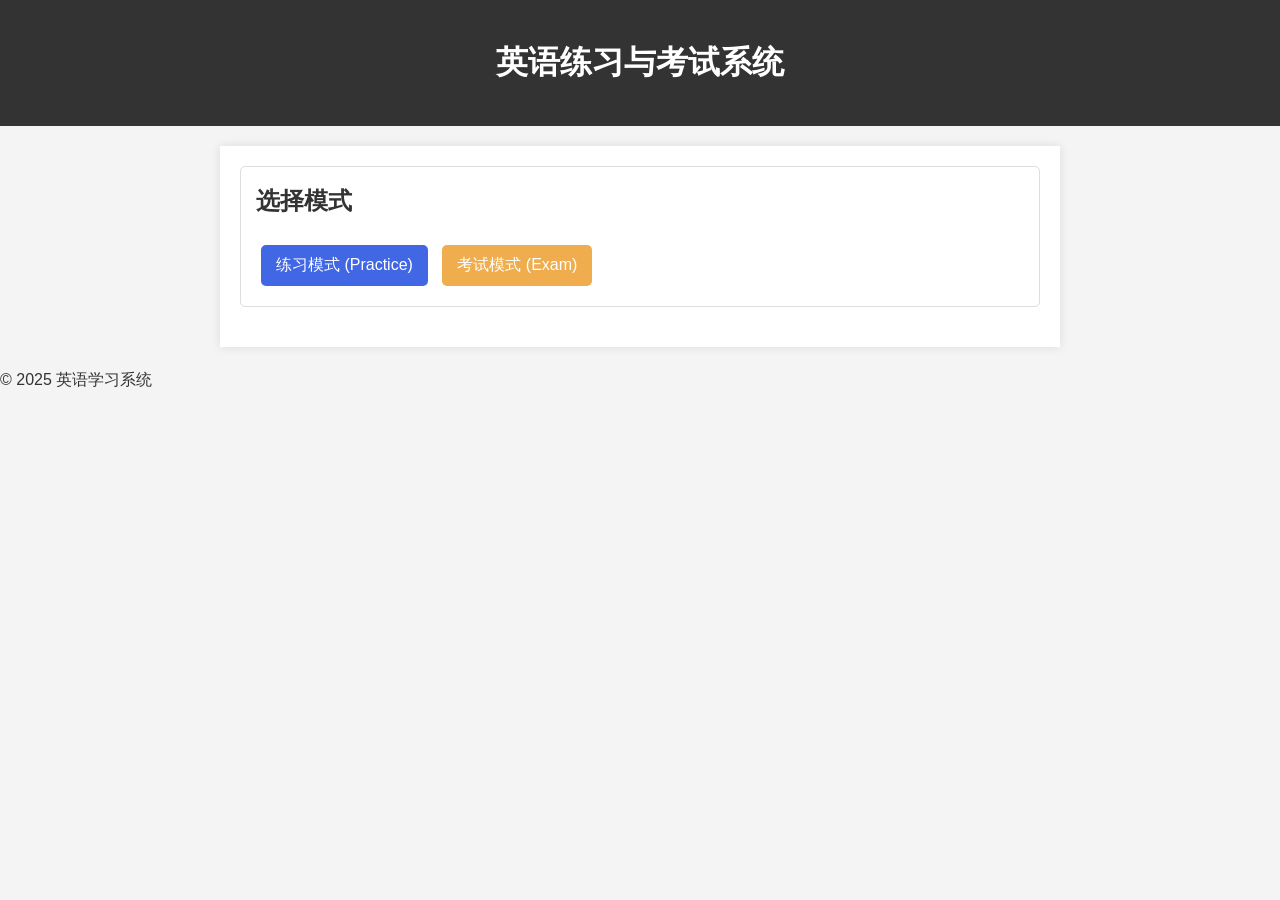
==== index.html @ a8a05b71 "Initial commit" ====
<!DOCTYPE html>
<html lang="zh-CN">
<head>
    <meta charset="UTF-8">
    <meta name="viewport" content="width=device-width, initial-scale=1.0">
    <title>英语练习与考试系统</title>
    <link rel="stylesheet" href="style.css">
</head>
<body>
    <header>
        <h1>英语练习与考试系统</h1>
    </header>

    <main id="app-container">
        <section id="mode-selection">
            <h2>选择模式</h2>
            <button id="btn-practice-mode">练习模式 (Practice)</button>
            <button id="btn-exam-mode">考试模式 (Exam)</button>
        </section>

        <section id="unit-selection" class="hidden">
            <h2>选择单元 (Select Unit)</h2>
            <div id="unit-buttons-container">
                </div>
            <button id="btn-back-to-mode">返回模式选择</button>
        </section>

        <section id="exercise-area" class="hidden">
            <h2 id="current-task-title"></h2>
            <div id="question-container">
                </div>
            <div id="answer-input-area">
                </div>
            <div id="feedback-area">
                </div>
            <div id="navigation-controls">
                <div id="left-nav-buttons">
                    <button id="btn-prev-question">上一题 (Prev)</button>

                
                </div>
                <div>
                    <button id="btn-check-answer" >检查答案 (Check)</button>
                    <button id="btn-next-question">下一题 (Next)</button>
                </div>
                
            </div>
            <button id="btn-back-to-unit">返回单元选择</button> 
            <button id="btn-finish-exam" >完成考试 </button>
        </section>

        <section id="results-area" class="hidden">
            <h2>考试结果 (Exam Results)</h2>
            <p>总分: <span id="total-score"></span></p>
            <div id="detailed-results"></div>
            <button id="btn-restart">重新开始</button>
        </section>
    </main>

    <footer>
        <p>&copy; 2025 英语学习系统</p>
    </footer>

    <script src="questions.js"></script> <script src="app.js"></script>     </body>
</html>
---- style.css ----
/* style.css */
body {
    font-family: sans-serif;
    line-height: 1.6;
    margin: 0;
    padding: 0;
    background-color: #f4f4f4;
    color: #333;
}

header {
    background: #333;
    color: #fff;
    padding: 1rem 0;
    text-align: center;
}

main {
    width: 90%;
    max-width: 800px;
    margin: 20px auto;
    padding: 20px;
    background: #fff;
    box-shadow: 0 0 10px rgba(0,0,0,0.1);
}

section {
    margin-bottom: 20px;
    padding: 15px;
    border: 1px solid #ddd;
    border-radius: 5px;
}

h2 {
    color: #333;
    margin-top: 0;
}

button {
    display: inline-block;
    background: #4167e4;
    color: white;
    padding: 10px 15px;
    border: none;
    border-radius: 5px;
    cursor: pointer;
    margin: 5px;
    font-size: 1em;
}

button:hover {
    background: #737adf;
}

#btn-exam-mode {
    background: #f0ad4e;
}
#btn-exam-mode:hover {
    background: #eea236;
}

#btn-back-to-mode, #btn-back-to-unit, #btn-restart {
    background: #6c757d;
}
#btn-back-to-mode:hover, #btn-back-to-unit:hover, #btn-restart:hover {
    background: #5a6268;
}
#btn-check-answer{
    background: #4cae4c;
}
#btn-check-answer:hover{
    background: #4ed14e;
}
#btn-finish-exam {
    background: #f0ad4e;
}
#btn-finish-exam:hover {
    background: #ffd191;
}
#navigation-controls {
    display: flex;
    justify-content: space-between; /* Puts space between left group and prev button */
    align-items: center; /* Vertically align buttons if they have different heights */
    margin-top: 20px; /* Add some space above the buttons */
}

#left-nav-buttons button {
    margin-right: 10px; /* Space between buttons in the left group */
}
#left-nav-buttons button:last-child {
    margin-right: 0;
}


/* Style for disabled buttons */
button:disabled {
    background-color: #cccccc; /* Grey background */
    color: #666666;          /* Darker grey text */
    cursor: not-allowed;     /* Show 'not-allowed' cursor */
    border-color: #aaaaaa;   /* Optional: lighter border for disabled state */
}

button:disabled:hover {
    background-color: #cccccc; /* Ensure hover doesn't change background of disabled button */
}

.hidden {
    display: none;
}

#question-container p, #question-container div {
    margin-bottom: 10px;
    font-size: 1.1em;
}

#answer-input-area input[type="text"],
#answer-input-area textarea {
    width: calc(100% - 22px); /* Account for padding and border */
    padding: 10px;
    margin-bottom: 10px;
    border: 1px solid #ccc;
    border-radius: 4px;
    font-size: 1em;
}

#answer-input-area textarea {
    min-height: 80px;
    resize: vertical;
}

#feedback-area {
    margin-top: 10px;
    padding: 10px;
    border-radius: 4px;
}

.feedback-correct {
    background-color: #dff0d8;
    color: #3c763d;
    border: 1px solid #d6e9c6;
}

.feedback-incorrect {
    background-color: #f2dede;
    color: #a94442;
    border: 1px solid #ebccd1;
}

#navigation-controls button {
    margin-top: 10px;
}

/* Multiple Choice Options */
.mcq-option {
    margin-bottom: 8px;
}
.mcq-option input[type="radio"] {
    margin-right: 8px;
}
.mcq-option label {
    cursor: pointer;
}

.text-success  {
    background-color: #dff0d8;
    color: #2e792f;
    border: 2px solid #d6e9c6;
}

.text-danger {
    background-color: #f2dede;
    color: #a52f2d;
    border: 2px solid #ebccd1;
}
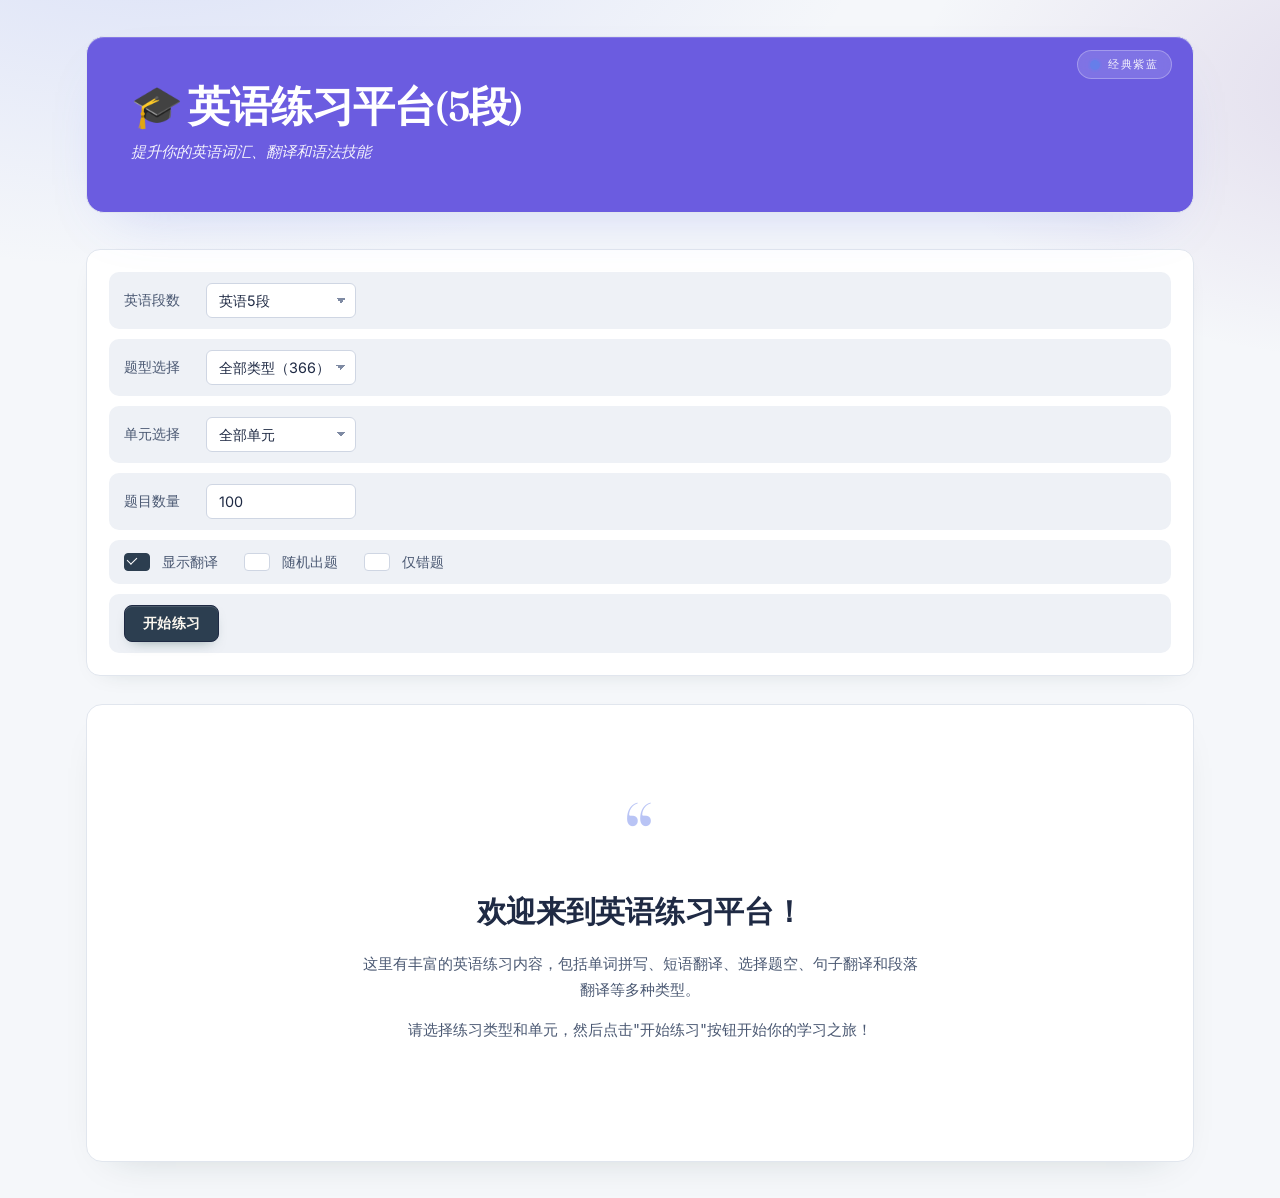
==== commit fc9a44d1: "Rename english_practice.html to index.html" ====
--- a/index.html
+++ b/index.html
@@ -1,65 +1,3919 @@
-<!DOCTYPE html>
-<html lang="zh-CN">
-<head>
-    <meta charset="UTF-8">
-    <meta name="viewport" content="width=device-width, initial-scale=1.0">
-    <title>英语练习与考试系统</title>
-    <link rel="stylesheet" href="style.css">
-</head>
-<body>
-    <header>
-        <h1>英语练习与考试系统</h1>
-    </header>
-
-    <main id="app-container">
-        <section id="mode-selection">
-            <h2>选择模式</h2>
-            <button id="btn-practice-mode">练习模式 (Practice)</button>
-            <button id="btn-exam-mode">考试模式 (Exam)</button>
-        </section>
-
-        <section id="unit-selection" class="hidden">
-            <h2>选择单元 (Select Unit)</h2>
-            <div id="unit-buttons-container">
-                </div>
-            <button id="btn-back-to-mode">返回模式选择</button>
-        </section>
-
-        <section id="exercise-area" class="hidden">
-            <h2 id="current-task-title"></h2>
-            <div id="question-container">
-                </div>
-            <div id="answer-input-area">
-                </div>
-            <div id="feedback-area">
-                </div>
-            <div id="navigation-controls">
-                <div id="left-nav-buttons">
-                    <button id="btn-prev-question">上一题 (Prev)</button>
-
-                
-                </div>
-                <div>
-                    <button id="btn-check-answer" >检查答案 (Check)</button>
-                    <button id="btn-next-question">下一题 (Next)</button>
-                </div>
-                
-            </div>
-            <button id="btn-back-to-unit">返回单元选择</button> 
-            <button id="btn-finish-exam" >完成考试 </button>
-        </section>
-
-        <section id="results-area" class="hidden">
-            <h2>考试结果 (Exam Results)</h2>
-            <p>总分: <span id="total-score"></span></p>
-            <div id="detailed-results"></div>
-            <button id="btn-restart">重新开始</button>
-        </section>
-    </main>
-
-    <footer>
-        <p>&copy; 2025 英语学习系统</p>
-    </footer>
-
-    <script src="questions.js"></script> <script src="app.js"></script>     </body>
-</html>+<!DOCTYPE html>
+<html lang="zh-CN">
+<head>
+    <meta charset="UTF-8">
+    <meta name="viewport" content="width=device-width, initial-scale=1.0">
+    <title>英语练习平台</title>
+    <link rel="preconnect" href="https://fonts.googleapis.com">
+    <link rel="preconnect" href="https://fonts.gstatic.com" crossorigin>
+    <link href="https://fonts.googleapis.com/css2?family=Fraunces:opsz,wght@9..144,400;9..144,500;9..144,600;9..144,700&family=Inter:wght@400;500;600;700&family=JetBrains+Mono:wght@400;500&display=swap" rel="stylesheet">
+    <style>
+        /* ========== 设计 Token：基础（字体 + 缓动） ========== */
+        :root {
+            /* 字体 */
+            --font-display: 'Fraunces', 'Songti SC', 'STSong', 'Noto Serif SC', serif;
+            --font-text: 'Inter', 'PingFang SC', 'Hiragino Sans GB', 'Microsoft YaHei', sans-serif;
+            --font-mono: 'JetBrains Mono', 'SF Mono', Menlo, Consolas, monospace;
+
+            /* 缓动 */
+            --ease-out-expo: cubic-bezier(0.16, 1, 0.3, 1);
+            --ease-in-out-quart: cubic-bezier(0.76, 0, 0.24, 1);
+        }
+
+        /* ========== 主题：academic — 学术墨绿 + 砂金 + 羊皮纸 ========== */
+        :root,
+        [data-theme="academic"] {
+            color-scheme: light;
+            --surface-page: oklch(97.2% 0.012 85);
+            --surface-card: oklch(99% 0.006 85);
+            --surface-sunken: oklch(94.5% 0.014 85);
+            --surface-tinted: oklch(96% 0.018 85);
+
+            --ink-900: oklch(24% 0.02 200);
+            --ink-700: oklch(36% 0.045 185);
+            --ink-500: oklch(48% 0.07 178);
+            --ink-300: oklch(72% 0.05 178);
+
+            --accent-600: oklch(58% 0.135 65);
+            --accent-500: oklch(66% 0.14 70);
+            --accent-200: oklch(90% 0.06 78);
+
+            --rust-600: oklch(50% 0.15 30);
+            --rust-500: oklch(58% 0.16 32);
+            --rust-200: oklch(91% 0.04 32);
+
+            --moss-600: oklch(48% 0.09 155);
+            --moss-500: oklch(55% 0.11 155);
+            --moss-200: oklch(91% 0.045 155);
+
+            --text-primary: oklch(22% 0.02 200);
+            --text-secondary: oklch(42% 0.018 200);
+            --text-muted: oklch(58% 0.012 200);
+
+            --line-soft: oklch(89% 0.012 85);
+            --line-medium: oklch(82% 0.018 85);
+
+            /* Body 背景柔光 */
+            --bg-glow-1: oklch(94% 0.025 80);
+            --bg-glow-2: oklch(95% 0.02 175);
+            /* Header 渐变 */
+            --header-grad-from: oklch(96% 0.02 85);
+            --header-grad-to: oklch(93% 0.035 80);
+            /* Header 纯色背景 */
+            --header-bg: oklch(99% 0.006 85);
+            /* Header 斜纹/阴影 */
+            --header-hatch: oklch(40% 0.05 180 / 0.025);
+            --header-shadow: oklch(40% 0.05 180 / 0.18);
+            --header-inset: oklch(100% 0 0 / 0.6);
+            /* 卡片阴影色调 */
+            --card-shadow: oklch(30% 0.04 180 / 0.25);
+            --card-inset: oklch(100% 0 0 / 0.7);
+        }
+
+        /* ========== 主题：classic（默认）— 经典紫蓝 + 鲜色按钮 ========== */
+        [data-theme="classic"] {
+            color-scheme: light;
+            --surface-page: #f5f7fa;
+            --surface-card: #ffffff;
+            --surface-sunken: #eef1f6;
+            --surface-tinted: #f0f3f8;
+
+            --ink-900: #1f2a44;
+            --ink-700: #2c3e50;
+            --ink-500: #5a6d8a;
+            --ink-300: #aab4c4;
+
+            --accent-600: #5a3fd6;
+            --accent-500: #667eea;
+            --accent-200: #d8def5;
+
+            --rust-600: #c0392b;
+            --rust-500: #e74c3c;
+            --rust-200: #fadbd8;
+
+            --moss-600: #1d8348;
+            --moss-500: #27ae60;
+            --moss-200: #d5f5e3;
+
+            --text-primary: #1f2a44;
+            --text-secondary: #4a5872;
+            --text-muted: #7e8aa3;
+
+            --line-soft: #e1e6ee;
+            --line-medium: #cfd6e3;
+
+            --bg-glow-1: rgba(102, 126, 234, 0.18);
+            --bg-glow-2: rgba(118, 75, 162, 0.16);
+            --header-grad-from: #667eea;
+            --header-grad-to: #764ba2;
+            --header-bg: #6b5ce0;
+            --header-hatch: rgba(255, 255, 255, 0.06);
+            --header-shadow: rgba(102, 126, 234, 0.35);
+            --header-inset: rgba(255, 255, 255, 0.18);
+            --card-shadow: rgba(31, 42, 68, 0.18);
+            --card-inset: rgba(255, 255, 255, 0.6);
+        }
+        /* classic 主题：header 文字反白 */
+        [data-theme="classic"] .header h1,
+        [data-theme="classic"] .header h1::first-letter { color: #ffffff; }
+        [data-theme="classic"] .header p { color: rgba(255, 255, 255, 0.92); }
+
+        /* ========== 主题：midnight — 深色墨夜 + 琥珀 ========== */
+        [data-theme="midnight"] {
+            color-scheme: dark;
+            --surface-page: oklch(18% 0.012 250);
+            --surface-card: oklch(22% 0.015 250);
+            --surface-sunken: oklch(16% 0.01 250);
+            --surface-tinted: oklch(24% 0.02 250);
+
+            --ink-900: oklch(96% 0.01 90);
+            --ink-700: oklch(85% 0.02 90);
+            --ink-500: oklch(70% 0.03 90);
+            --ink-300: oklch(55% 0.025 90);
+
+            --accent-600: oklch(72% 0.16 70);
+            --accent-500: oklch(78% 0.15 75);
+            --accent-200: oklch(40% 0.09 70);
+
+            --rust-600: oklch(70% 0.18 28);
+            --rust-500: oklch(75% 0.17 30);
+            --rust-200: oklch(35% 0.1 30);
+
+            --moss-600: oklch(72% 0.14 158);
+            --moss-500: oklch(78% 0.13 158);
+            --moss-200: oklch(35% 0.08 158);
+
+            --text-primary: oklch(94% 0.008 90);
+            --text-secondary: oklch(78% 0.015 90);
+            --text-muted: oklch(60% 0.012 90);
+
+            --line-soft: oklch(30% 0.012 250);
+            --line-medium: oklch(38% 0.018 250);
+
+            --bg-glow-1: oklch(28% 0.05 260 / 0.6);
+            --bg-glow-2: oklch(30% 0.06 200 / 0.5);
+            --header-grad-from: oklch(24% 0.025 250);
+            --header-grad-to: oklch(20% 0.04 270);
+            --header-bg: oklch(22% 0.015 250);
+            --header-hatch: oklch(80% 0.05 90 / 0.04);
+            --header-shadow: oklch(0% 0 0 / 0.6);
+            --header-inset: oklch(100% 0 0 / 0.05);
+            --card-shadow: oklch(0% 0 0 / 0.5);
+            --card-inset: oklch(100% 0 0 / 0.04);
+        }
+
+        /* ========== 主题：sakura — 樱花粉 + 桃红 ========== */
+        [data-theme="sakura"] {
+            color-scheme: light;
+            --surface-page: oklch(97.5% 0.018 5);
+            --surface-card: oklch(99.2% 0.008 10);
+            --surface-sunken: oklch(95% 0.025 5);
+            --surface-tinted: oklch(96.5% 0.03 5);
+
+            --ink-900: oklch(28% 0.06 350);
+            --ink-700: oklch(40% 0.08 350);
+            --ink-500: oklch(55% 0.1 350);
+            --ink-300: oklch(75% 0.06 350);
+
+            --accent-600: oklch(60% 0.18 15);
+            --accent-500: oklch(68% 0.18 18);
+            --accent-200: oklch(90% 0.06 12);
+
+            --rust-600: oklch(52% 0.17 25);
+            --rust-500: oklch(60% 0.17 28);
+            --rust-200: oklch(91% 0.04 28);
+
+            --moss-600: oklch(52% 0.1 155);
+            --moss-500: oklch(60% 0.11 155);
+            --moss-200: oklch(91% 0.045 155);
+
+            --text-primary: oklch(26% 0.04 350);
+            --text-secondary: oklch(45% 0.04 350);
+            --text-muted: oklch(62% 0.025 350);
+
+            --line-soft: oklch(90% 0.02 5);
+            --line-medium: oklch(83% 0.03 5);
+
+            --bg-glow-1: oklch(94% 0.04 5);
+            --bg-glow-2: oklch(95% 0.03 320);
+            --header-grad-from: oklch(96% 0.04 5);
+            --header-grad-to: oklch(92% 0.06 8);
+            --header-bg: oklch(99.2% 0.008 10);
+            --header-hatch: oklch(45% 0.1 350 / 0.04);
+            --header-shadow: oklch(45% 0.1 350 / 0.2);
+            --header-inset: oklch(100% 0 0 / 0.6);
+            --card-shadow: oklch(40% 0.06 350 / 0.22);
+            --card-inset: oklch(100% 0 0 / 0.7);
+        }
+
+        /* ========== 主题：mint — 薄荷绿 + 珊瑚 ========== */
+        [data-theme="mint"] {
+            color-scheme: light;
+            --surface-page: oklch(97% 0.025 175);
+            --surface-card: oklch(99% 0.012 175);
+            --surface-sunken: oklch(94% 0.03 175);
+            --surface-tinted: oklch(95.5% 0.035 175);
+
+            --ink-900: oklch(28% 0.04 175);
+            --ink-700: oklch(40% 0.06 170);
+            --ink-500: oklch(52% 0.09 168);
+            --ink-300: oklch(72% 0.06 170);
+
+            --accent-600: oklch(58% 0.16 25);
+            --accent-500: oklch(66% 0.17 28);
+            --accent-200: oklch(90% 0.05 28);
+
+            --rust-600: oklch(52% 0.17 18);
+            --rust-500: oklch(60% 0.17 20);
+            --rust-200: oklch(91% 0.04 20);
+
+            --moss-600: oklch(48% 0.12 155);
+            --moss-500: oklch(56% 0.13 155);
+            --moss-200: oklch(91% 0.05 155);
+
+            --text-primary: oklch(24% 0.03 175);
+            --text-secondary: oklch(42% 0.03 175);
+            --text-muted: oklch(58% 0.02 175);
+
+            --line-soft: oklch(89% 0.02 175);
+            --line-medium: oklch(82% 0.03 175);
+
+            --bg-glow-1: oklch(93% 0.05 175);
+            --bg-glow-2: oklch(94% 0.04 50);
+            --header-grad-from: oklch(95% 0.04 175);
+            --header-grad-to: oklch(91% 0.06 168);
+            --header-bg: oklch(99% 0.012 175);
+            --header-hatch: oklch(40% 0.08 175 / 0.04);
+            --header-shadow: oklch(40% 0.08 170 / 0.22);
+            --header-inset: oklch(100% 0 0 / 0.6);
+            --card-shadow: oklch(35% 0.06 170 / 0.22);
+            --card-inset: oklch(100% 0 0 / 0.7);
+        }
+
+        /* ========== 主题：mono — 极简灰白纸质 ========== */
+        [data-theme="mono"] {
+            color-scheme: light;
+            --surface-page: oklch(98% 0 0);
+            --surface-card: oklch(100% 0 0);
+            --surface-sunken: oklch(95% 0 0);
+            --surface-tinted: oklch(96.5% 0 0);
+
+            --ink-900: oklch(15% 0 0);
+            --ink-700: oklch(28% 0 0);
+            --ink-500: oklch(45% 0 0);
+            --ink-300: oklch(70% 0 0);
+
+            --accent-600: oklch(20% 0 0);
+            --accent-500: oklch(32% 0 0);
+            --accent-200: oklch(88% 0 0);
+
+            --rust-600: oklch(45% 0.15 28);
+            --rust-500: oklch(55% 0.16 30);
+            --rust-200: oklch(92% 0.03 30);
+
+            --moss-600: oklch(45% 0.08 155);
+            --moss-500: oklch(55% 0.1 155);
+            --moss-200: oklch(92% 0.04 155);
+
+            --text-primary: oklch(15% 0 0);
+            --text-secondary: oklch(38% 0 0);
+            --text-muted: oklch(58% 0 0);
+
+            --line-soft: oklch(90% 0 0);
+            --line-medium: oklch(82% 0 0);
+
+            --bg-glow-1: oklch(95% 0 0);
+            --bg-glow-2: oklch(96% 0 0);
+            --header-grad-from: oklch(98% 0 0);
+            --header-grad-to: oklch(94% 0 0);
+            --header-bg: oklch(100% 0 0);
+            --header-hatch: oklch(20% 0 0 / 0.03);
+            --header-shadow: oklch(0% 0 0 / 0.18);
+            --header-inset: oklch(100% 0 0 / 0.7);
+            --card-shadow: oklch(0% 0 0 / 0.16);
+            --card-inset: oklch(100% 0 0 / 0.7);
+        }
+        /* mono 主题：去掉 H1 首字母染色 */
+        [data-theme="mono"] .header h1::first-letter { color: var(--ink-900); }
+
+        /* 平滑切换 */
+        body, .header, .controls, .practice-area, .question-card,
+        .options li, button, select, input, textarea {
+            transition:
+                background-color 0.4s var(--ease-out-expo),
+                background 0.4s var(--ease-out-expo),
+                color 0.3s var(--ease-out-expo),
+                border-color 0.3s var(--ease-out-expo);
+        }
+
+        * {
+            margin: 0;
+            padding: 0;
+            box-sizing: border-box;
+        }
+
+        html { -webkit-font-smoothing: antialiased; -moz-osx-font-smoothing: grayscale; }
+
+        body {
+            font-family: var(--font-text);
+            background:
+                radial-gradient(1200px 600px at 12% -10%, var(--bg-glow-1) 0%, transparent 60%),
+                radial-gradient(900px 500px at 110% 10%, var(--bg-glow-2) 0%, transparent 55%),
+                var(--surface-page);
+            background-attachment: fixed;
+            min-height: 100vh;
+            color: var(--text-primary);
+            font-size: 15px;
+            line-height: 1.65;
+            font-feature-settings: "ss01", "cv11";
+        }
+
+        .container {
+            max-width: 1180px;
+            margin: 0 auto;
+            padding: clamp(16px, 3vw, 36px);
+            position: relative;
+        }
+
+        /* ========== Header：纯色简洁 ========== */
+        .header {
+            position: relative;
+            text-align: left;
+            margin-bottom: clamp(20px, 3vw, 36px);
+            padding: clamp(28px, 4vw, 48px) clamp(24px, 4vw, 44px);
+            background: var(--header-bg, var(--surface-card));
+            color: var(--text-primary);
+            border-radius: 18px;
+            border: 1px solid var(--line-soft);
+            box-shadow:
+                0 1px 0 var(--header-inset) inset,
+                0 24px 60px -32px var(--header-shadow);
+        }
+
+        .header::before {
+            content: none;
+        }
+
+        .header::after {
+            content: none;
+        }
+
+        .header h1 {
+            font-family: var(--font-display);
+            font-weight: 600;
+            font-size: clamp(1.7rem, 3.4vw, 2.6rem);
+            line-height: 1.05;
+            letter-spacing: -0.02em;
+            margin: 0 0 10px 0;
+            color: var(--ink-900);
+            font-variation-settings: "opsz" 96, "SOFT" 50;
+        }
+
+        .header h1::first-letter {
+            color: var(--accent-600);
+        }
+
+        .header p {
+            font-size: 0.95rem;
+            margin: 0;
+            color: var(--text-secondary);
+            max-width: 56ch;
+            font-style: italic;
+            font-family: var(--font-display);
+            font-weight: 400;
+        }
+
+        /* ========== 主题切换器 ========== */
+        .theme-switcher {
+            position: absolute;
+            top: calc(clamp(16px, 3vw, 36px) + 14px);
+            right: calc(clamp(16px, 3vw, 36px) + 22px);
+            z-index: 50;
+            font-family: var(--font-mono);
+        }
+
+        .theme-switcher__trigger {
+            display: inline-flex;
+            align-items: center;
+            gap: 8px;
+            padding: 6px 12px;
+            font-family: var(--font-mono);
+            font-size: 0.7rem;
+            letter-spacing: 0.16em;
+            text-transform: uppercase;
+            color: var(--text-secondary);
+            background: color-mix(in oklab, var(--surface-card) 70%, transparent);
+            border: 1px solid var(--line-medium);
+            border-radius: 999px;
+            cursor: pointer;
+            transition:
+                background-color 0.25s var(--ease-out-expo),
+                color 0.25s var(--ease-out-expo),
+                border-color 0.25s var(--ease-out-expo),
+                transform 0.25s var(--ease-out-expo);
+            backdrop-filter: blur(6px);
+            -webkit-backdrop-filter: blur(6px);
+        }
+
+        .theme-switcher__trigger:hover {
+            color: var(--ink-900);
+            border-color: var(--ink-500);
+            transform: translateY(-1px);
+        }
+
+        .theme-switcher__dot {
+            width: 10px;
+            height: 10px;
+            border-radius: 50%;
+            background: var(--accent-500);
+            box-shadow: 0 0 0 2px color-mix(in oklab, var(--accent-500) 30%, transparent);
+            flex-shrink: 0;
+        }
+
+        /* classic 主题下的触发按钮：贴合深色 header */
+        [data-theme="classic"] .theme-switcher__trigger {
+            color: rgba(255,255,255,0.92);
+            background: rgba(255,255,255,0.14);
+            border-color: rgba(255,255,255,0.28);
+        }
+        [data-theme="classic"] .theme-switcher__trigger:hover {
+            color: #ffffff;
+            background: rgba(255,255,255,0.22);
+            border-color: rgba(255,255,255,0.5);
+        }
+
+        .theme-switcher__panel {
+            position: absolute;
+            top: calc(100% + 10px);
+            right: 0;
+            min-width: 240px;
+            padding: 12px;
+            background: var(--surface-card);
+            border: 1px solid var(--line-medium);
+            border-radius: 14px;
+            box-shadow:
+                0 1px 0 var(--card-inset) inset,
+                0 24px 60px -24px var(--card-shadow);
+            opacity: 0;
+            transform: translateY(-6px) scale(0.97);
+            transform-origin: top right;
+            pointer-events: none;
+            transition:
+                opacity 0.25s var(--ease-out-expo),
+                transform 0.25s var(--ease-out-expo);
+        }
+
+        .theme-switcher.is-open .theme-switcher__panel {
+            opacity: 1;
+            transform: translateY(0) scale(1);
+            pointer-events: auto;
+        }
+
+        .theme-switcher__title {
+            font-family: var(--font-mono);
+            font-size: 0.65rem;
+            letter-spacing: 0.2em;
+            text-transform: uppercase;
+            color: var(--text-muted);
+            padding: 4px 8px 8px;
+            border-bottom: 1px solid var(--line-soft);
+            margin-bottom: 6px;
+        }
+
+        .theme-switcher__list {
+            display: flex;
+            flex-direction: column;
+            gap: 2px;
+        }
+
+        .theme-option {
+            display: flex;
+            align-items: center;
+            gap: 12px;
+            padding: 9px 10px;
+            border-radius: 10px;
+            cursor: pointer;
+            border: 1px solid transparent;
+            background: transparent;
+            text-align: left;
+            font-family: var(--font-text);
+            color: var(--text-primary);
+            transition:
+                background-color 0.2s var(--ease-out-expo),
+                border-color 0.2s var(--ease-out-expo);
+        }
+
+        .theme-option:hover {
+            background: var(--surface-tinted);
+        }
+
+        .theme-option.is-active {
+            background: var(--surface-tinted);
+            border-color: var(--line-medium);
+        }
+
+        .theme-option__swatches {
+            display: flex;
+            gap: -4px;
+            flex-shrink: 0;
+        }
+
+        .theme-option__swatches span {
+            display: block;
+            width: 18px;
+            height: 18px;
+            border-radius: 50%;
+            border: 2px solid var(--surface-card);
+            margin-left: -6px;
+            box-shadow: 0 1px 2px var(--card-shadow);
+        }
+        .theme-option__swatches span:first-child { margin-left: 0; }
+
+        .theme-option__meta {
+            display: flex;
+            flex-direction: column;
+            gap: 1px;
+            min-width: 0;
+            flex: 1;
+        }
+
+        .theme-option__name {
+            font-family: var(--font-display);
+            font-size: 0.95rem;
+            font-weight: 600;
+            color: var(--ink-900);
+            line-height: 1.2;
+        }
+
+        .theme-option__desc {
+            font-size: 0.72rem;
+            color: var(--text-muted);
+            line-height: 1.3;
+        }
+
+        .theme-option__check {
+            color: var(--accent-600);
+            font-size: 0.85rem;
+            font-weight: 600;
+            opacity: 0;
+            margin-left: auto;
+        }
+
+        .theme-option.is-active .theme-option__check {
+            opacity: 1;
+        }
+
+        @media (max-width: 640px) {
+            /* 主题切换器：紧贴 header 顶部右上，避免与标题重叠 */
+            .theme-switcher {
+                top: calc(clamp(16px, 3vw, 36px) + 10px);
+                right: calc(clamp(16px, 3vw, 36px) + 10px);
+            }
+            .theme-switcher__trigger {
+                padding: 5px 10px;
+                font-size: 0.62rem;
+                letter-spacing: 0.12em;
+                gap: 6px;
+            }
+            .theme-switcher__dot {
+                width: 8px;
+                height: 8px;
+            }
+            /* 面板：宽度自适应 viewport，最多两侧各留 16px 边距，不溢出 */
+            .theme-switcher__panel {
+                right: 0;
+                min-width: 0;
+                width: calc(100vw - 32px);
+                max-width: 320px;
+                padding: 10px;
+            }
+            .theme-option {
+                padding: 10px 8px;
+            }
+            .theme-option__swatches span {
+                width: 16px;
+                height: 16px;
+            }
+            .theme-option__name {
+                font-size: 0.9rem;
+            }
+            .theme-option__desc {
+                font-size: 0.68rem;
+            }
+
+            /* Header：缩小内边距/字号，给右上按钮留安全区 */
+            .header {
+                padding: 22px 18px 20px;
+            }
+            .header h1 {
+                font-size: clamp(1.35rem, 6.5vw, 1.8rem);
+                /* 给右上角主题按钮留出空间，避免最后一行被覆盖 */
+                padding-right: 86px;
+                line-height: 1.15;
+            }
+            .header p {
+                font-size: 0.85rem;
+                padding-right: 0;
+            }
+        }
+
+        @media (max-width: 380px) {
+            .theme-switcher__trigger #themeSwitcherLabel {
+                display: none;  /* 极窄屏只保留圆点图标，节省空间 */
+            }
+            .theme-switcher__trigger {
+                padding: 6px 8px;
+            }
+            .header h1 {
+                padding-right: 56px;
+            }
+        }
+
+        /* ========== Controls：克制的控制台 ========== */
+        .controls {
+            background: var(--surface-card);
+            border-radius: 14px;
+            padding: clamp(14px, 2vw, 22px);
+            box-shadow:
+                0 1px 0 oklch(100% 0 0 / 0.7) inset,
+                0 8px 24px -18px oklch(30% 0.04 180 / 0.25);
+            margin-bottom: clamp(18px, 2.4vw, 28px);
+            border: 1px solid var(--line-soft);
+            transition: all 0.4s var(--ease-out-expo);
+        }
+
+        .controls.collapsed {
+            max-height: 60px;
+            overflow: hidden;
+        }
+
+        .controls-header {
+            display: flex;
+            justify-content: space-between;
+            align-items: center;
+            cursor: pointer;
+            padding: 10px 0;
+            border-bottom: 1px solid var(--line-soft);
+            margin-bottom: 15px;
+        }
+
+        .controls-header h3 {
+            margin: 0;
+            font-family: var(--font-display);
+            font-size: 1.1rem;
+            color: var(--ink-900);
+            font-weight: 600;
+        }
+
+        .toggle-icon {
+            font-size: 1.2rem;
+            color: var(--text-muted);
+            transition: transform 0.4s var(--ease-out-expo);
+        }
+
+        .controls.collapsed .toggle-icon {
+            transform: rotate(180deg);
+        }
+
+        .controls-content {
+            transition: all 0.4s var(--ease-out-expo);
+        }
+
+        .controls.collapsed .controls-content {
+            opacity: 0;
+            max-height: 0;
+            overflow: hidden;
+        }
+
+        .controls.hidden {
+            display: none;
+        }
+
+        .control-row {
+            display: flex;
+            align-items: center;
+            gap: 12px;
+            margin-bottom: 10px;
+            padding: 10px 14px;
+            background: var(--surface-sunken);
+            border: 1px solid transparent;
+            border-radius: 10px;
+            flex-wrap: nowrap;
+            transition: border-color 0.3s var(--ease-out-expo), background 0.3s var(--ease-out-expo);
+        }
+
+        .control-row:last-child {
+            margin-bottom: 0;
+        }
+
+        .control-row:hover {
+            border-color: var(--ink-300);
+            background: var(--surface-tinted);
+        }
+
+        .control-row label {
+            font-weight: 500;
+            color: var(--text-secondary);
+            min-width: 70px;
+            font-size: 0.85rem;
+            letter-spacing: 0.01em;
+            white-space: nowrap;
+            flex-shrink: 0;
+        }
+
+        .control-row select, .control-row input, .control-row button {
+            padding: 8px 12px;
+            border: 1px solid var(--line-medium);
+            border-radius: 6px;
+            font-size: 0.9rem;
+            font-family: inherit;
+            background: var(--surface-card);
+            color: var(--text-primary);
+            transition: all 0.25s var(--ease-out-expo);
+        }
+
+        .control-row select {
+            appearance: none;
+            background-image: linear-gradient(45deg, transparent 50%, var(--text-muted) 50%),
+                              linear-gradient(135deg, var(--text-muted) 50%, transparent 50%);
+            background-position: calc(100% - 14px) 50%, calc(100% - 9px) 50%;
+            background-size: 5px 5px, 5px 5px;
+            background-repeat: no-repeat;
+            padding-right: 28px;
+        }
+
+        .control-row select:focus, .control-row input:focus {
+            outline: none;
+            border-color: var(--ink-500);
+            box-shadow: 0 0 0 3px oklch(48% 0.07 178 / 0.12);
+        }
+
+        .control-row input[type="checkbox"] {
+            appearance: none;
+            width: 16px;
+            height: 16px;
+            border: 1.5px solid var(--line-medium);
+            border-radius: 4px;
+            background: var(--surface-card);
+            cursor: pointer;
+            position: relative;
+            transition: all 0.2s var(--ease-out-expo);
+            margin: 0;
+            flex-shrink: 0;
+        }
+        
+        .control-row input[type="checkbox"]:hover {
+            border-color: var(--ink-500);
+        }
+
+        .control-row input[type="checkbox"]:checked {
+            background-color: var(--ink-700);
+            border-color: var(--ink-700);
+        }
+
+        .control-row input[type="checkbox"]:checked::after {
+            content: '';
+            position: absolute;
+            left: 4px;
+            top: 1px;
+            width: 5px;
+            height: 8px;
+            border: solid white;
+            border-width: 0 1.5px 1.5px 0;
+            transform: rotate(45deg);
+        }
+
+        .control-row input[type="checkbox"]:focus {
+            outline: none;
+            box-shadow: 0 0 0 3px oklch(36% 0.045 185 / 0.15);
+        }
+
+        /* 移动端checkbox缩放和间距调整 */
+        @media (max-width: 600px) {
+            .control-row input[type="checkbox"] {
+                margin: 0 !important;
+                vertical-align: middle;
+            }
+            
+            .control-row label[for="wrongQuestionsOnly"],
+            .control-row label[for="randomQuestions"] {
+                margin: 0 !important;
+                padding-right: 2px !important;
+            }
+            
+            .control-row {
+                gap: 2px !important;
+            }
+        }
+
+        /* 调整checkbox与label的间距 */
+        .control-row label[for="wrongQuestionsOnly"],
+        .control-row label[for="randomQuestions"] {
+            margin-right: 0;
+        }
+
+        .control-row .wrong-questions-info {
+            font-size: 0.8rem;
+            color: #666;
+            margin: 0;
+            white-space: nowrap;
+        }
+
+        /* ========== 按钮：墨绿主按钮 / 砂金强调 / 砖红警示 ========== */
+        .start-btn {
+            background: var(--ink-700) !important;
+            color: oklch(98% 0.012 85) !important;
+            border: 1px solid var(--ink-900) !important;
+            padding: 8px 18px !important;
+            border-radius: 8px !important;
+            cursor: pointer !important;
+            font-size: 0.88rem !important;
+            font-weight: 600 !important;
+            letter-spacing: 0.02em !important;
+            transition: transform 0.25s var(--ease-out-expo), background 0.25s var(--ease-out-expo), box-shadow 0.25s var(--ease-out-expo) !important;
+            min-width: 90px !important;
+            white-space: nowrap !important;
+            box-shadow: 0 1px 0 oklch(100% 0 0 / 0.15) inset, 0 6px 14px -8px oklch(36% 0.045 185 / 0.55) !important;
+        }
+
+        .start-btn:hover {
+            background: var(--ink-900) !important;
+            transform: translateY(-1px);
+        }
+
+        .reset-btn {
+            background: transparent !important;
+            color: var(--ink-700) !important;
+            border: 1px solid var(--ink-300) !important;
+            padding: 8px 16px !important;
+            border-radius: 8px !important;
+            cursor: pointer !important;
+            font-size: 0.85rem !important;
+            font-weight: 500 !important;
+            transition: all 0.3s var(--ease-out-expo) !important;
+            margin-left: 10px !important;
+            min-width: 80px !important;
+            display: inline-block !important;
+            white-space: nowrap !important;
+        }
+
+        .reset-btn:hover {
+            background: var(--surface-tinted) !important;
+            border-color: var(--ink-700) !important;
+        }
+
+        #prevBtn, #nextBtn {
+            background: var(--surface-card) !important;
+            color: var(--ink-700) !important;
+            border: 1px solid var(--line-medium) !important;
+            padding: 8px 16px !important;
+            border-radius: 8px !important;
+            cursor: pointer !important;
+            font-size: 0.88rem !important;
+            font-weight: 500 !important;
+            transition: all 0.25s var(--ease-out-expo) !important;
+            margin-left: 8px !important;
+            min-width: 88px !important;
+            white-space: nowrap !important;
+        }
+
+        #nextBtn {
+            background: var(--ink-700) !important;
+            color: oklch(98% 0.012 85) !important;
+            border-color: var(--ink-900) !important;
+        }
+
+        #prevBtn:hover {
+            background: var(--surface-sunken) !important;
+            border-color: var(--ink-500) !important;
+        }
+
+        #nextBtn:hover {
+            background: var(--ink-900) !important;
+            transform: translateY(-1px);
+        }
+
+        #wrongQuestionsBtn {
+            background: transparent !important;
+            color: var(--rust-600) !important;
+            border: 1px solid oklch(75% 0.08 32) !important;
+            padding: 8px 16px !important;
+            border-radius: 8px !important;
+            cursor: pointer !important;
+            font-size: 0.85rem !important;
+            font-weight: 500 !important;
+            transition: all 0.3s var(--ease-out-expo) !important;
+            margin-left: 10px !important;
+            min-width: 80px !important;
+            white-space: nowrap !important;
+        }
+        
+        #wrongQuestionsBtn:hover {
+            background: var(--rust-200) !important;
+            border-color: var(--rust-500) !important;
+        }
+
+        /* ========== Practice 区 + 题目卡 ========== */
+        .practice-area {
+            background: var(--surface-card);
+            border-radius: 16px;
+            padding: clamp(18px, 2.8vw, 32px);
+            box-shadow:
+                0 1px 0 oklch(100% 0 0 / 0.7) inset,
+                0 16px 40px -28px oklch(30% 0.04 180 / 0.25);
+            min-height: 320px;
+            border: 1px solid var(--line-soft);
+        }
+
+        .question-card {
+            background: transparent;
+            border-radius: 12px;
+            padding: 4px;
+            border: none;
+            margin-bottom: 16px;
+        }
+
+        .question-type {
+            background: var(--ink-900);
+            color: oklch(96% 0.02 85);
+            padding: 5px 12px;
+            border-radius: 999px;
+            font-size: 0.72rem;
+            font-weight: 600;
+            letter-spacing: 0.08em;
+            text-transform: uppercase;
+            font-family: var(--font-mono);
+            display: inline-flex;
+            align-items: center;
+            gap: 6px;
+        }
+
+        .question-type::before {
+            content: "";
+            width: 5px;
+            height: 5px;
+            border-radius: 50%;
+            background: var(--accent-500);
+        }
+
+        .question-content {
+            font-size: clamp(1.05rem, 1.3vw, 1.18rem);
+            line-height: 1.75;
+            margin: 22px 0;
+            color: var(--text-primary);
+            font-family: var(--font-display);
+            font-weight: 400;
+            letter-spacing: -0.005em;
+            padding: 18px 22px;
+            background: var(--surface-sunken);
+            border-left: 3px solid var(--accent-500);
+            border-radius: 4px 10px 10px 4px;
+        }
+
+        .answer-input {
+            width: 100%;
+            padding: 14px 16px;
+            border: 1.5px solid var(--line-medium);
+            border-radius: 10px;
+            font-size: 1rem;
+            font-family: var(--font-text);
+            background: var(--surface-card);
+            color: var(--text-primary);
+            transition: all 0.25s var(--ease-out-expo);
+            box-sizing: border-box;
+        }
+
+        .answer-input:focus {
+            outline: none;
+            border-color: var(--ink-500);
+            background: oklch(99.5% 0.005 85);
+            box-shadow: 0 0 0 4px oklch(48% 0.07 178 / 0.12);
+        }
+
+        .answer-input::placeholder { color: var(--text-muted); }
+
+        .choice-options {
+            display: flex;
+            flex-direction: column;
+            gap: 10px;
+            margin: 18px 0;
+        }
+
+        .choice-option {
+            padding: 14px 18px 14px 48px;
+            border: 1.5px solid var(--line-medium);
+            border-radius: 10px;
+            background: var(--surface-card);
+            cursor: pointer;
+            font-size: 1rem;
+            line-height: 1.5;
+            color: var(--text-primary);
+            transition: all 0.25s var(--ease-out-expo);
+            text-align: left;
+            position: relative;
+        }
+
+        .choice-option::before {
+            content: "";
+            position: absolute;
+            left: 16px;
+            top: 50%;
+            transform: translateY(-50%);
+            width: 20px;
+            height: 20px;
+            border: 1.5px solid var(--line-medium);
+            border-radius: 50%;
+            background: var(--surface-page);
+            transition: all 0.25s var(--ease-out-expo);
+        }
+
+        .choice-option:hover {
+            border-color: var(--ink-500);
+            background: var(--surface-tinted);
+            transform: translateX(2px);
+        }
+
+        .choice-option:hover::before { border-color: var(--ink-500); }
+
+        .choice-option.selected {
+            border-color: var(--ink-700);
+            background: oklch(94% 0.025 178);
+        }
+
+        .choice-option.selected::before {
+            border-color: var(--ink-700);
+            background: var(--ink-700);
+            box-shadow: inset 0 0 0 3px oklch(94% 0.025 178);
+        }
+
+        .choice-option.correct {
+            border-color: var(--moss-500);
+            background: var(--moss-200);
+            color: oklch(28% 0.06 155);
+        }
+
+        .choice-option.correct::before {
+            border-color: var(--moss-500);
+            background: var(--moss-500);
+            box-shadow: inset 0 0 0 3px var(--moss-200);
+        }
+
+        .choice-option.incorrect {
+            border-color: var(--rust-500);
+            background: var(--rust-200);
+            color: oklch(34% 0.1 30);
+        }
+
+        .choice-option.incorrect::before {
+            border-color: var(--rust-500);
+            background: var(--rust-500);
+            box-shadow: inset 0 0 0 3px var(--rust-200);
+        }
+
+        .feedback {
+            padding: 14px 18px;
+            border-radius: 10px;
+            margin: 18px 0;
+            font-size: 0.95rem;
+            line-height: 1.6;
+            border-left: 3px solid transparent;
+        }
+        
+        .feedback.hidden {
+            display: none !important;
+        }
+
+        .feedback.correct {
+            background: var(--moss-200);
+            color: oklch(30% 0.07 155);
+            border-left-color: var(--moss-500);
+            border-top: 1px solid oklch(85% 0.05 155);
+            border-right: 1px solid oklch(85% 0.05 155);
+            border-bottom: 1px solid oklch(85% 0.05 155);
+        }
+
+        .feedback.incorrect {
+            background: var(--rust-200);
+            color: oklch(34% 0.1 30);
+            border-left-color: var(--rust-500);
+            border-top: 1px solid oklch(86% 0.05 32);
+            border-right: 1px solid oklch(86% 0.05 32);
+            border-bottom: 1px solid oklch(86% 0.05 32);
+        }
+
+        /* ========== 统计面板 ========== */
+        .stats {
+            display: flex;
+            justify-content: space-between;
+            align-items: center;
+            background: var(--surface-card);
+            padding: 16px 22px;
+            border-radius: 14px;
+            margin-bottom: 22px;
+            border: 1px solid var(--line-soft);
+            box-shadow: 0 1px 0 oklch(100% 0 0 / 0.7) inset;
+        }
+
+        .stat-item {
+            text-align: center;
+            padding: 10px 18px;
+            background: var(--surface-sunken);
+            border-radius: 10px;
+            border: 1px solid transparent;
+            min-width: 90px;
+            transition: all 0.3s var(--ease-out-expo);
+        }
+
+        .stat-item:hover {
+            transform: translateY(-2px);
+            border-color: var(--ink-300);
+            background: var(--surface-tinted);
+        }
+
+        .stat-number {
+            font-family: var(--font-display);
+            font-size: 1.75rem;
+            font-weight: 600;
+            color: var(--ink-900);
+            margin-bottom: 2px;
+            display: block;
+            font-variant-numeric: tabular-nums;
+            letter-spacing: -0.02em;
+        }
+
+        .stat-label {
+            font-size: 0.7rem;
+            color: var(--text-muted);
+            font-weight: 500;
+            text-transform: uppercase;
+            letter-spacing: 0.12em;
+            display: block;
+            font-family: var(--font-mono);
+        }
+
+        /* ========== 进度条 ========== */
+        .progress-bar {
+            width: 100%;
+            height: 3px;
+            background: var(--surface-sunken);
+            border-radius: 999px;
+            overflow: hidden;
+            margin-bottom: 18px;
+            position: relative;
+        }
+
+        .progress-fill {
+            height: 100%;
+            background: linear-gradient(90deg, var(--ink-700) 0%, var(--accent-500) 100%);
+            transition: width 0.5s var(--ease-out-expo);
+            border-radius: 999px;
+        }
+
+        .hidden {
+            display: none;
+        }
+
+        /* ========== 欢迎屏 ========== */
+        .welcome-screen {
+            text-align: center;
+            padding: clamp(36px, 6vw, 72px) 20px;
+            position: relative;
+        }
+
+        .welcome-screen::before {
+            content: "“";
+            display: block;
+            font-family: var(--font-display);
+            font-size: clamp(4rem, 8vw, 6rem);
+            line-height: 0.7;
+            color: var(--accent-500);
+            opacity: 0.45;
+            margin-bottom: 12px;
+            font-weight: 400;
+        }
+
+        .welcome-screen h2 {
+            font-family: var(--font-display);
+            font-size: clamp(1.4rem, 2.5vw, 1.85rem);
+            margin-bottom: 14px;
+            color: var(--ink-900);
+            font-weight: 600;
+            letter-spacing: -0.01em;
+        }
+
+        .welcome-screen p {
+            font-size: 0.95rem;
+            color: var(--text-secondary);
+            margin-bottom: 14px;
+            line-height: 1.7;
+            max-width: 56ch;
+            margin-left: auto;
+            margin-right: auto;
+        }
+
+        /* 题目统计信息 */
+        .question-stats {
+            display: flex;
+            align-items: center;
+            gap: 14px;
+            font-size: 0.85rem;
+            color: var(--text-muted);
+            margin-left: 14px;
+            font-family: var(--font-mono);
+            font-variant-numeric: tabular-nums;
+        }
+
+        .question-stats .current-total {
+            font-weight: 600;
+            color: var(--ink-900);
+            background: var(--surface-sunken);
+            padding: 3px 10px;
+            border-radius: 999px;
+        }
+
+        .question-stats .correct-count {
+            color: var(--moss-600);
+            font-weight: 500;
+        }
+
+        .question-stats .incorrect-count {
+            color: var(--rust-600);
+            font-weight: 500;
+        }
+
+        /* 修改：题目卡片头部布局 */
+        .question-header {
+            display: flex;
+            justify-content: flex-start;
+            align-items: center;
+            margin-bottom: 12px;
+        }
+
+        .question-header-left {
+            display: flex;
+            align-items: center;
+            gap: 12px;
+            flex-wrap: wrap;
+        }
+
+        .question-header-right {
+            display: flex;
+            gap: 8px;
+            align-items: center;
+        }
+
+        @media (max-width: 768px) {
+            .container {
+                padding: 12px;
+                max-width: 100%;
+            }
+            
+            .header {
+                padding: 16px 12px;
+                margin-bottom: 16px;
+            }
+            
+            .header h1 {
+                font-size: 1.4rem;
+            }
+            
+            .header p {
+                font-size: 0.85rem;
+            }
+            
+            .controls {
+                padding: 12px;
+                margin-bottom: 16px;
+            }
+            
+            .control-row {
+                flex-direction: row;
+                align-items: center;
+                gap: 6px;
+                padding: 8px;
+                flex-wrap: nowrap;
+            }
+            
+            .control-row label {
+                min-width: auto;
+                margin-bottom: 0;
+                font-size: 0.75rem;
+                flex-shrink: 0;
+                white-space: nowrap;
+            }
+            
+            .control-row select, .control-row input {
+                width: auto;
+                flex: 1;
+                padding: 6px 8px;
+                font-size: 0.8rem;
+                min-width: 0;
+            }
+            
+            .control-row input[type="checkbox"] {
+                appearance: none;
+                width: 16px;
+                height: 16px;
+                border: 1px solid #ddd;
+                border-radius: 3px;
+                background: white;
+                cursor: pointer;
+                position: relative;
+                transition: all 0.2s ease;
+                margin: 0;
+                flex-shrink: 0;
+            }
+            
+            .control-row .wrong-questions-info {
+                font-size: 0.7rem;
+                color: #666;
+                margin: 0;
+                white-space: nowrap;
+                flex-shrink: 0;
+            }
+            
+            .start-btn {
+                width: 100%;
+                padding: 12px 20px !important;
+                font-size: 1.1rem !important;
+            }
+            
+            .stats {
+                flex-direction: column;
+                gap: 8px;
+                padding: 12px;
+            }
+            
+            .stat-item {
+                width: 100%;
+                min-width: auto;
+                padding: 10px;
+            }
+            
+            .stat-number {
+                font-size: 1.3rem;
+            }
+            
+            .stat-label {
+                font-size: 0.8rem;
+            }
+            
+            .question-card {
+                padding: 16px;
+                margin-bottom: 12px;
+            }
+            
+            .question-content {
+                font-size: 0.95rem;
+                line-height: 1.5;
+            }
+            
+            .answer-input {
+                padding: 12px;
+                font-size: 1rem;
+            }
+            
+            .choice-option {
+                padding: 14px 16px;
+                font-size: 0.95rem;
+            }
+            
+            .feedback {
+                padding: 12px;
+                font-size: 0.9rem;
+            }
+            
+            .welcome-screen {
+                padding: 20px 12px;
+            }
+            
+            .welcome-screen h2 {
+                font-size: 1.2rem;
+            }
+            
+            .welcome-screen p {
+                font-size: 0.85rem;
+            }
+            
+            /* 按钮组优化 */
+            .question-header {
+                flex-direction: column;
+                gap: 8px;
+                align-items: stretch;
+            }
+            
+            .question-header-left {
+                flex-direction: column;
+                align-items: flex-start;
+                gap: 8px;
+            }
+            
+            .question-stats {
+                margin-left: 0;
+                font-size: 0.85rem;
+            }
+            
+            .question-header-right {
+                display: flex;
+                gap: 8px;
+                justify-content: center;
+                flex-wrap: wrap;
+            }
+            
+            .question-header-right button {
+                flex: 1;
+                padding: 8px 12px;
+                font-size: 0.85rem;
+                min-width: auto;
+            }
+            
+            /* 错题集和结果界面优化 */
+            .result-screen {
+                padding: 12px;
+            }
+            
+            .result-header {
+                padding: 12px;
+            }
+            
+            .result-header h2 {
+                font-size: 1.2rem;
+            }
+            
+            .score-display {
+                font-size: 1.8rem;
+            }
+            
+            .result-summary {
+                flex-direction: column;
+                gap: 8px;
+                font-size: 0.9rem;
+            }
+            
+            .result-item {
+                padding: 12px;
+            }
+            
+            .result-answers {
+                flex-direction: column;
+                gap: 8px;
+            }
+        }
+
+        @keyframes slideIn {
+            from {
+                transform: translateX(100%);
+                opacity: 0;
+            }
+            to {
+                transform: translateX(0);
+                opacity: 1;
+            }
+        }
+        
+        @keyframes slideOut {
+            from {
+                transform: translateX(0);
+                opacity: 1;
+            }
+            to {
+                transform: translateX(100%);
+                opacity: 0;
+            }
+        }
+        
+        .toggle-answer-btn {
+            background: var(--moss-600) !important;
+            color: oklch(98% 0.01 155) !important;
+            border: 1px solid oklch(40% 0.08 155) !important;
+            padding: 7px 14px !important;
+            border-radius: 8px !important;
+            cursor: pointer !important;
+            font-size: 0.85rem !important;
+            font-weight: 500 !important;
+            transition: all 0.25s var(--ease-out-expo) !important;
+            display: flex !important;
+            align-items: center !important;
+            gap: 6px !important;
+            white-space: nowrap !important;
+        }
+        
+        .toggle-answer-btn:hover {
+            background: oklch(42% 0.09 155) !important;
+        }
+        
+        .toggle-answer-btn.expanded {
+            background: oklch(40% 0.09 155) !important;
+        }
+        
+        .toggle-icon {
+            font-size: 0.85rem;
+            transition: transform 0.2s ease;
+        }
+        
+        .answer-details {
+            transition: all 0.2s ease;
+        }
+        
+        .answer-details.hidden {
+            display: none;
+        }
+
+        .show-answer-btn {
+            background: var(--accent-600) !important;
+            color: oklch(99% 0.005 80) !important;
+            border: 1px solid oklch(48% 0.13 65) !important;
+            padding: 7px 14px !important;
+            border-radius: 8px !important;
+            cursor: pointer !important;
+            font-size: 0.85rem !important;
+            font-weight: 500 !important;
+            transition: all 0.25s var(--ease-out-expo) !important;
+            min-width: 80px !important;
+            white-space: nowrap !important;
+        }
+        
+        .show-answer-btn:hover {
+            background: oklch(50% 0.14 65) !important;
+            transform: translateY(-1px);
+        }
+        
+        /* 交卷按钮 */
+        .submit-btn {
+            background: var(--rust-600) !important;
+            color: oklch(99% 0.01 32) !important;
+            border: 1px solid oklch(42% 0.13 30) !important;
+            padding: 7px 14px !important;
+            border-radius: 8px !important;
+            cursor: pointer !important;
+            font-size: 0.85rem !important;
+            font-weight: 500 !important;
+            transition: all 0.25s var(--ease-out-expo) !important;
+            min-width: 80px !important;
+            white-space: nowrap !important;
+        }
+        
+        .submit-btn:hover {
+            background: oklch(44% 0.14 30) !important;
+            transform: translateY(-1px);
+        }
+        
+        /* 设置按钮 */
+        .settings-btn {
+            background: transparent !important;
+            color: var(--text-secondary) !important;
+            border: 1px solid var(--line-medium) !important;
+            padding: 7px 14px !important;
+            border-radius: 8px !important;
+            cursor: pointer !important;
+            font-size: 0.85rem !important;
+            font-weight: 500 !important;
+            transition: all 0.25s var(--ease-out-expo) !important;
+            min-width: 80px !important;
+            white-space: nowrap !important;
+        }
+        
+        .settings-btn:hover {
+            background: var(--surface-sunken) !important;
+            color: var(--ink-700) !important;
+            border-color: var(--ink-500) !important;
+        }
+        
+        /* 通用按钮文字不换行样式 */
+        button {
+            white-space: nowrap !important;
+        }
+        
+        /* ========== 结果展示 ========== */
+        .result-screen {
+            background: var(--surface-card);
+            border-radius: 16px;
+            padding: clamp(18px, 2.6vw, 28px);
+            box-shadow: 0 1px 0 oklch(100% 0 0 / 0.7) inset, 0 12px 32px -22px oklch(30% 0.04 180 / 0.2);
+            border: 1px solid var(--line-soft);
+            max-width: 860px;
+            margin: 0 auto;
+        }
+        
+        .result-header {
+            text-align: center;
+            margin-bottom: 22px;
+            padding: 24px 18px;
+            background: linear-gradient(135deg, var(--moss-200) 0%, oklch(94% 0.04 155) 100%);
+            color: oklch(28% 0.06 155);
+            border-radius: 12px;
+            border: 1px solid oklch(85% 0.05 155);
+        }
+        
+        .result-header h2 {
+            margin: 0 0 12px 0;
+            font-family: var(--font-display);
+            font-size: 1.5rem;
+            font-weight: 600;
+            letter-spacing: -0.01em;
+        }
+        
+        .score-display {
+            font-family: var(--font-display);
+            font-size: clamp(2.4rem, 5vw, 3.6rem);
+            font-weight: 600;
+            margin: 14px 0;
+            color: var(--moss-600);
+            letter-spacing: -0.03em;
+            line-height: 1;
+            font-variant-numeric: tabular-nums;
+        }
+        
+        .result-summary {
+            display: flex;
+            justify-content: space-around;
+            margin: 14px 0 4px;
+            font-size: 0.92rem;
+            font-weight: 500;
+            font-family: var(--font-mono);
+        }
+        
+        .result-item {
+            background: var(--surface-sunken);
+            border: 1px solid var(--line-soft);
+            border-radius: 10px;
+            padding: 14px 16px;
+            margin-bottom: 10px;
+            transition: all 0.25s var(--ease-out-expo);
+        }
+        
+        .result-item:hover {
+            border-color: var(--ink-300);
+            transform: translateX(2px);
+        }
+        
+        .result-item.correct {
+            border-left: 3px solid var(--moss-500);
+            background: oklch(96% 0.025 155);
+        }
+        
+        .result-item.incorrect {
+            border-left: 3px solid var(--rust-500);
+            background: oklch(96% 0.025 32);
+        }
+        
+        .result-question {
+            font-weight: 500;
+            margin-bottom: 10px;
+            color: var(--text-primary);
+            display: flex;
+            align-items: center;
+            gap: 6px;
+            font-size: 0.95rem;
+            font-family: var(--font-display);
+        }
+        
+        .result-answers {
+            display: flex;
+            gap: 12px;
+            margin: 8px 0;
+            font-size: 0.88rem;
+        }
+        
+        .user-answer {
+            flex: 1;
+            padding: 10px 12px;
+            background: var(--surface-card);
+            border-radius: 8px;
+            border: 1px solid var(--line-soft);
+        }
+        
+        .correct-answer {
+            flex: 1;
+            padding: 10px 12px;
+            background: var(--moss-200);
+            border-radius: 8px;
+            border: 1px solid oklch(85% 0.05 155);
+            color: oklch(30% 0.07 155);
+        }
+        
+        .add-to-wrong-btn {
+            background: transparent !important;
+            color: var(--rust-600) !important;
+            border: 1px solid oklch(75% 0.08 32) !important;
+            padding: 7px 14px !important;
+            border-radius: 8px !important;
+            cursor: pointer !important;
+            font-size: 0.85rem !important;
+            font-weight: 500 !important;
+            transition: all 0.25s var(--ease-out-expo) !important;
+            margin-top: 10px !important;
+            white-space: nowrap !important;
+        }
+        
+        .add-to-wrong-btn:hover {
+            background: var(--rust-200) !important;
+            border-color: var(--rust-500) !important;
+        }
+        
+        .add-to-wrong-btn.added {
+            background: var(--surface-sunken) !important;
+            color: var(--text-muted) !important;
+            border-color: var(--line-medium) !important;
+            cursor: not-allowed !important;
+        }
+
+        /* 移动端触摸优化 */
+        @media (max-width: 768px) {
+            /* 确保按钮有足够的触摸区域 */
+            button {
+                min-height: 36px;
+                touch-action: manipulation;
+            }
+            
+            /* 输入框触摸优化 */
+            input, select, textarea {
+                font-size: 16px !important; /* 防止iOS缩放 */
+                touch-action: manipulation;
+            }
+            
+            /* 增加点击区域 */
+            .choice-option {
+                min-height: 48px;
+                display: flex;
+                align-items: center;
+            }
+            
+            /* 优化滚动体验 */
+            .container {
+                -webkit-overflow-scrolling: touch;
+            }
+            
+            /* 减少动画以提高性能 */
+            * {
+                transition: none !important;
+            }
+            
+            /* 保持必要的动画 */
+            .progress-fill {
+                transition: width 0.3s ease !important;
+            }
+            
+            /* 优化文本选择 */
+            .question-content {
+                -webkit-user-select: text;
+                user-select: text;
+            }
+            
+            /* 优化长按菜单 */
+            .question-content, .answer-input {
+                -webkit-touch-callout: default;
+            }
+            
+            /* 错题集按钮组优化 */
+            #wrongQuestionsScreen > div:first-child > div:last-child {
+                flex-direction: column;
+                gap: 8px;
+                align-items: stretch;
+            }
+            
+            #wrongQuestionsScreen > div:first-child > div:last-child button {
+                flex: 1;
+                padding: 6px 12px;
+                font-size: 0.9rem;
+                min-height: 36px;
+                white-space: nowrap;
+            }
+        }
+
+        /* 超小屏幕优化 */
+        @media (max-width: 480px) {
+            .container {
+                padding: 10px;
+            }
+            
+            .header {
+                padding: 18px 14px 16px;
+            }
+            
+            .header h1 {
+                font-size: 1.25rem;
+                /* 给右上角主题按钮留出安全区，避免标题被挡 */
+                padding-right: 76px;
+                line-height: 1.2;
+                margin-bottom: 6px;
+            }
+
+            .header p {
+                font-size: 0.78rem;
+                padding-right: 0;
+            }
+
+            /* 主题切换器：跟随 container 10px padding 重新对齐到 header 右上角 */
+            .theme-switcher {
+                top: 18px;
+                right: 18px;
+            }
+            
+            .controls {
+                padding: 10px;
+            }
+            
+            .control-row {
+                padding: 8px;
+            }
+            
+            .question-card {
+                padding: 12px;
+            }
+            
+            .stats {
+                padding: 8px;
+            }
+            
+            .stat-item {
+                padding: 8px;
+            }
+            
+            .stat-number {
+                font-size: 1.2rem;
+            }
+            
+            .stat-label {
+                font-size: 0.75rem;
+            }
+        }
+    </style>
+    <script>
+        // 尽早应用已保存主题，避免页面闪烁
+        (function () {
+            try {
+                var m = document.cookie.match(/(?:^|;\s*)ep_theme=([^;]+)/);
+                var saved = m ? decodeURIComponent(m[1]) : null;
+                var allowed = ['academic', 'classic', 'midnight', 'sakura', 'mint', 'mono'];
+                var theme = (saved && allowed.indexOf(saved) !== -1) ? saved : 'classic';
+                document.documentElement.setAttribute('data-theme', theme);
+            } catch (e) {
+                document.documentElement.setAttribute('data-theme', 'classic');
+            }
+        })();
+    </script>
+</head>
+<body>
+    <div class="container">
+        <div class="theme-switcher" id="themeSwitcher">
+            <button type="button" class="theme-switcher__trigger" id="themeSwitcherTrigger" aria-haspopup="true" aria-expanded="false">
+                <span class="theme-switcher__dot" id="themeSwitcherDot"></span>
+                <span id="themeSwitcherLabel">主题</span>
+            </button>
+            <div class="theme-switcher__panel" id="themeSwitcherPanel" role="menu">
+                <div class="theme-switcher__title">选择主题 · Theme</div>
+                <div class="theme-switcher__list" id="themeSwitcherList"></div>
+            </div>
+        </div>
+        <div class="header">
+            <h1>🎓 英语练习平台(5段)</h1>
+            <p>提升你的英语词汇、翻译和语法技能</p>
+        </div>
+
+        <div class="controls">
+            <div class="control-row">
+                <label for="segmentSelect">英语段数</label>
+                <select id="segmentSelect" style="width: 150px;">
+                    <option value="en5.json" selected>英语5段</option>
+                    <option value="en4.json">英语4段</option>
+                    <option value="en3.json">英语3段</option>
+                </select>
+            </div>
+            <div class="control-row">
+                <label id="practiceTypeLabel">题型选择</label>
+                <select id="practiceType" style="width: 150px;">
+                    <option value="all">全部类型</option>
+                    <option value="spelling">单词拼写</option>
+                    <option value="phrase_translation">短语翻译</option>
+                    <option value="multiple_choice">选择填空</option>
+                    <option value="sentence_translation">句子翻译</option>
+                    <option value="paragraph_translation">段落翻译</option>
+                </select>
+            </div>
+            
+            <div class="control-row">
+                <label>单元选择</label>
+                <select id="unitSelect" style="width: 150px;">
+                    <option value="all">全部单元</option>
+                    <option value="Unit 9">Unit 9 (Book 1)</option>
+                    <option value="Unit 10">Unit 10 (Book 1)</option>
+                    <option value="Unit 1">Unit 1 (Book 2)</option>
+                    <option value="Unit 2">Unit 2 (Book 2)</option>
+                    <option value="Unit 3">Unit 3 (Book 2)</option>
+                    <option value="Unit 4">Unit 4 (Book 2)</option>
+                    <option value="Unit 5">Unit 5 (Book 2)</option>
+                    <option value="Unit 6">Unit 6 (Book 2)</option>
+                </select>
+            </div>
+            
+            <div class="control-row">
+                <label>题目数量</label>
+                <input type="number" id="questionCount" value="100" min="1" max="500" style="width: 150px;">
+            </div>
+            
+            <div class="control-row">
+                <input type="checkbox" id="showTranslation" checked>
+                <label for="showTranslation">显示翻译</label>
+                <input type="checkbox" id="randomQuestions">
+                <label for="randomQuestions">随机出题</label>
+                <input type="checkbox" id="wrongQuestionsOnly">
+                <label for="wrongQuestionsOnly">仅错题</label>
+            </div>
+            
+            <div class="control-row">
+                <button id="startBtn" class="start-btn">开始练习</button>
+                <button id="wrongQuestionsBtn" class="hidden">错题集</button>
+            </div>
+        </div>
+
+        <div class="practice-area">
+            <div id="welcomeScreen" class="welcome-screen">
+                <h2>欢迎来到英语练习平台！</h2>
+                <p>这里有丰富的英语练习内容，包括单词拼写、短语翻译、选择题空、句子翻译和段落翻译等多种类型。</p>
+                <p>请选择练习类型和单元，然后点击"开始练习"按钮开始你的学习之旅！</p>
+            </div>
+
+            <div id="practiceScreen" class="hidden">
+                <div class="progress-bar">
+                    <div class="progress-fill" id="progressFill"></div>
+                </div>
+
+                <div id="questionCard" class="question-card">
+                    <div class="question-header">
+                        <div class="question-header-left">
+                            <div style="display: flex; flex-wrap: nowrap; align-items: center; gap: 8px; white-space: nowrap;">
+                                <div class="question-type" id="questionType">单词拼写</div>
+                                <button id="settingsBtn" class="settings-btn" style="display: none;">设置</button>
+                                <button id="submitBtn" class="submit-btn" style="display: none;">交卷</button>
+                            </div>
+                            <div class="question-stats">
+                                <span class="current-total">[<span id="currentQuestion">1</span>/<span id="totalQuestions">10</span>]</span>
+                                <span class="correct-count">正确: <span id="correctCount">0</span></span>
+                                <span class="incorrect-count">错误: <span id="incorrectCount">0</span></span>
+                            </div>
+                        </div>
+                    </div>
+                    <div class="question-content" id="questionContent">题目内容将在这里显示</div>
+                    <div id="choiceOptions" class="choice-options hidden">
+                        <!-- 选择题选项将在这里动态生成 -->
+                    </div>
+                    <div id="answerInputContainer"></div>
+                    <div id="feedback" class="feedback hidden"></div>
+                    <div style="display: flex; gap: 8px; margin-top: 12px; justify-content: center; align-items: center; flex-wrap: nowrap;">
+                        <button id="prevBtn" class="hidden">上一题</button>
+                        <button id="nextBtn" class="hidden">下一题</button>
+                        <button id="showAnswerBtn" class="show-answer-btn" style="display: none;">答案</button>
+                    </div>
+                    <div id="feedback" class="feedback hidden" style="margin-top: 8px; text-align: center;"></div>
+                </div>
+            </div>
+
+            <div id="wrongQuestionsScreen" class="hidden">
+                <div style="display: flex; justify-content: space-between; align-items: center; margin-bottom: 20px;">
+                    <h3 style="margin: 0; color: var(--ink-900); font-family: var(--font-display); font-weight: 600; font-size: 1.35rem; letter-spacing: -0.01em;">错题集</h3>
+                    <div style="display: flex; gap: 10px;">
+                        <button id="toggleAllAnswersBtn" class="toggle-answer-btn">展开所有答案</button>
+                        <button id="deleteAllWrongBtn" class="add-to-wrong-btn" style="margin-top: 0 !important;">删除所有错题</button>
+                        <button id="wrongSettingsBtn" class="settings-btn">设置</button>
+                    </div>
+                </div>
+                <div id="wrongQuestionsList">
+                    <!-- 错题列表将在这里动态生成 -->
+                </div>
+            </div>
+
+            <div id="resultScreen" class="result-screen hidden">
+                <div class="result-header">
+                    <h2>练习完成</h2>
+                    <div class="score-display" id="finalScore">0/0</div>
+                    <div class="result-summary">
+                        <span>正确: <span id="finalCorrect">0</span></span>
+                        <span>错误: <span id="finalIncorrect">0</span></span>
+                        <span>得分率: <span id="finalPercentage">0%</span></span>
+                    </div>
+                </div>
+                <div id="resultList">
+                    <!-- 结果列表将在这里动态生成 -->
+                </div>
+                <div style="text-align: center; margin-top: 20px;">
+                    <button id="backToStartBtn" class="start-btn">重新开始</button>
+                </div>
+            </div>
+        </div>
+    </div>
+
+    <script>
+        // ====== 主题切换器（cookie 持久化，1 年） ======
+        (function initThemeSwitcher() {
+            const THEMES = [
+                {
+                    id: 'classic',
+                    name: '经典紫蓝',
+                    desc: '默认 · 初版风格 · 紫蓝',
+                    swatches: ['#667eea', '#764ba2', '#f5f7fa']
+                },
+                {
+                    id: 'academic',
+                    name: '学术墨绿',
+                    desc: '深绿 · 砂金 · 羊皮纸',
+                    swatches: ['#1d3a36', '#c89150', '#f4ecd9']
+                },
+                {
+                    id: 'midnight',
+                    name: '深夜墨色',
+                    desc: '暗色模式 · 琥珀点缀',
+                    swatches: ['#171c2a', '#e9b46a', '#2a3045']
+                },
+                {
+                    id: 'sakura',
+                    name: '樱花粉',
+                    desc: '柔粉 · 桃红 · 暖白',
+                    swatches: ['#d96a8a', '#f0c9d3', '#fbf2f3']
+                },
+                {
+                    id: 'mint',
+                    name: '薄荷珊瑚',
+                    desc: '清薄荷 · 珊瑚强调',
+                    swatches: ['#3a7f78', '#e87a64', '#eef7f4']
+                },
+                {
+                    id: 'mono',
+                    name: '极简纸质',
+                    desc: '黑白灰 · 素净',
+                    swatches: ['#1a1a1a', '#666666', '#f8f8f8']
+                }
+            ];
+            const COOKIE_KEY = 'ep_theme';
+            const COOKIE_DAYS = 365;
+
+            function setCookie(name, value, days) {
+                const d = new Date();
+                d.setTime(d.getTime() + days * 24 * 60 * 60 * 1000);
+                document.cookie = name + '=' + encodeURIComponent(value) + ';expires=' + d.toUTCString() + ';path=/;SameSite=Lax';
+            }
+            function getCookie(name) {
+                const m = document.cookie.match(new RegExp('(?:^|;\\s*)' + name + '=([^;]+)'));
+                return m ? decodeURIComponent(m[1]) : null;
+            }
+
+            function getCurrentTheme() {
+                const saved = getCookie(COOKIE_KEY);
+                if (saved && THEMES.some(t => t.id === saved)) return saved;
+                return 'classic';
+            }
+
+            function applyTheme(id) {
+                document.documentElement.setAttribute('data-theme', id);
+                setCookie(COOKIE_KEY, id, COOKIE_DAYS);
+                renderActiveState(id);
+            }
+
+            const trigger = document.getElementById('themeSwitcherTrigger');
+            const panel = document.getElementById('themeSwitcherPanel');
+            const wrapper = document.getElementById('themeSwitcher');
+            const list = document.getElementById('themeSwitcherList');
+            const dot = document.getElementById('themeSwitcherDot');
+            const label = document.getElementById('themeSwitcherLabel');
+
+            if (!trigger || !panel || !wrapper || !list) return;
+
+            function renderActiveState(activeId) {
+                const active = THEMES.find(t => t.id === activeId) || THEMES[0];
+                if (dot) dot.style.background = active.swatches[0];
+                if (label) label.textContent = active.name;
+                Array.from(list.children).forEach(child => {
+                    if (child.dataset.themeId === activeId) {
+                        child.classList.add('is-active');
+                    } else {
+                        child.classList.remove('is-active');
+                    }
+                });
+            }
+
+            // 渲染主题列表
+            list.innerHTML = '';
+            THEMES.forEach(t => {
+                const btn = document.createElement('button');
+                btn.type = 'button';
+                btn.className = 'theme-option';
+                btn.dataset.themeId = t.id;
+                btn.setAttribute('role', 'menuitemradio');
+                btn.innerHTML =
+                    '<span class="theme-option__swatches">' +
+                        t.swatches.map(c => '<span style="background:' + c + '"></span>').join('') +
+                    '</span>' +
+                    '<span class="theme-option__meta">' +
+                        '<span class="theme-option__name">' + t.name + '</span>' +
+                        '<span class="theme-option__desc">' + t.desc + '</span>' +
+                    '</span>' +
+                    '<span class="theme-option__check">✓</span>';
+                btn.addEventListener('click', function (e) {
+                    e.stopPropagation();
+                    applyTheme(t.id);
+                });
+                list.appendChild(btn);
+            });
+
+            // 初始化
+            renderActiveState(getCurrentTheme());
+
+            // 弹层切换
+            function setOpen(open) {
+                if (open) {
+                    wrapper.classList.add('is-open');
+                    trigger.setAttribute('aria-expanded', 'true');
+                } else {
+                    wrapper.classList.remove('is-open');
+                    trigger.setAttribute('aria-expanded', 'false');
+                }
+            }
+            trigger.addEventListener('click', function (e) {
+                e.stopPropagation();
+                setOpen(!wrapper.classList.contains('is-open'));
+            });
+            document.addEventListener('click', function (e) {
+                if (!wrapper.contains(e.target)) setOpen(false);
+            });
+            document.addEventListener('keydown', function (e) {
+                if (e.key === 'Escape') setOpen(false);
+            });
+        })();
+
+        // 统一配置
+        const APP_CONFIG = {
+            DEFAULT_JSON_FILE: 'en5.json',
+            DATA_DIR: 'data/',
+            COOKIE_KEYS: {
+                WRONG_QUESTIONS: 'wrongQuestions'
+            },
+            COOKIE_DAYS: {
+                WRONG_QUESTIONS: 365
+            },
+            DEFAULT_SELECTIONS: {
+                PRACTICE_TYPE: 'all',
+                UNIT: 'all',
+                QUESTION_COUNT: '100',
+                WRONG_ONLY: false
+            },
+            QUESTION_TYPE_ORDER: ['spelling', 'phrase_translation', 'multiple_choice', 'sentence_translation', 'paragraph_translation'],
+            QUESTION_TYPE_LABELS: {
+                spelling: '单词拼写',
+                phrase_translation: '短语翻译',
+                sentence_translation: '句子翻译',
+                paragraph_translation: '段落翻译',
+                multiple_choice: '选择填空'
+            },
+            SEGMENT_TITLES: {
+                'en3.json': '🎓 英语练习平台(3段)',
+                'en4.json': '🎓 英语练习平台(4段)',
+                'en5.json': '🎓 英语练习平台(5段)'
+            }
+        };
+
+        // 全局变量
+        let allData = null;
+        let currentQuestions = [];
+        let currentQuestionIndex = 0;
+        let correctCount = 0;
+        let incorrectCount = 0;
+        let wrongQuestions = []; // 错题集
+        let questionStatus = []; // 跟踪每个题目的状态：null=未作答, true=正确, false=错误
+
+        // 当前选择的json文件名
+        let currentJsonFile = APP_CONFIG.DEFAULT_JSON_FILE;
+
+        function getTypeLabel(type) {
+            return APP_CONFIG.QUESTION_TYPE_LABELS[type] || type;
+        }
+
+        function getSegmentTitle(jsonFile) {
+            return APP_CONFIG.SEGMENT_TITLES[jsonFile] || APP_CONFIG.SEGMENT_TITLES[APP_CONFIG.DEFAULT_JSON_FILE];
+        }
+
+        function resolveJsonPath(jsonFile) {
+            const fileName = jsonFile || currentJsonFile || APP_CONFIG.DEFAULT_JSON_FILE;
+            return `${APP_CONFIG.DATA_DIR}${fileName}`;
+        }
+
+        function getQuestionText(content) {
+            if (!content) return '';
+            if (content.question) return content.question;
+            if (content.original) return content.original;
+            return typeof content === 'string' ? content : '';
+        }
+
+        function getChoiceOptions(question) {
+            if (question?.content?.options) return question.content.options;
+            if (question?.options) return question.options;
+            if (question?.answers && question.answers.length > 1) return question.answers;
+            return [];
+        }
+
+        function buildQuestionContent(question, showTranslation = false, includeOptions = false) {
+            if (!question || !question.content) return '';
+
+            if (question.type === 'spelling') {
+                return `请拼写以下中文含义对应的英文单词：<br><strong>${question.content.original}</strong>`;
+            }
+            if (question.type === 'phrase_translation') {
+                return `请翻译以下英文短语：<br><strong>${question.content.original}</strong>`;
+            }
+            if (question.type === 'sentence_translation') {
+                return `请将以下中文句子翻译成英文：<br><strong>${question.content.original}</strong>`;
+            }
+            if (question.type === 'paragraph_translation') {
+                return `请将以下英文段落翻译成中文：<br><strong>${question.content.original}</strong>`;
+            }
+            if (question.type !== 'multiple_choice') {
+                return '';
+            }
+
+            const questionText = getQuestionText(question.content);
+            let content = `<strong>${questionText}</strong>`;
+            if (question.content.translated) {
+                if (showTranslation) {
+                    content += `<br><em style="color: #666; font-size: 0.9rem;">${question.content.translated}</em>`;
+                } else {
+                    content += `<span id="questionTranslation" style="display: none;"><br><em style="color: #666; font-size: 0.9rem;">${question.content.translated}</em></span>`;
+                }
+            }
+
+            if (!includeOptions) return content;
+
+            const options = getChoiceOptions(question);
+            if (options.length > 0) {
+                content += '<br><div style="margin-top: 10px;">';
+                options.forEach((option, optIndex) => {
+                    const letter = String.fromCharCode(65 + optIndex);
+                    content += `<div style="margin: 5px 0; padding: 5px; background: var(--surface-sunken); border-radius: 4px;">${letter}. ${option}</div>`;
+                });
+                content += '</div>';
+            }
+            return content;
+        }
+
+        function hasWrongQuestion(question) {
+            const questionId = getQuestionIdentifier(question);
+            return wrongQuestions.some(q => q.type === question.type && getQuestionIdentifier(q) === questionId);
+        }
+
+        function addQuestionToWrongCollection(question, userAnswer, options = {}) {
+            if (!question || hasWrongQuestion(question)) return false;
+            wrongQuestions.push({
+                ...question,
+                addedTime: new Date().toISOString(),
+                userAnswer: userAnswer || ''
+            });
+            saveWrongQuestions();
+            renderPracticeTypeOptions();
+            updateWrongQuestionsLabel();
+            if (!options.silent) {
+                alert('已加入错题集！');
+            }
+            return true;
+        }
+
+        // 加载数据，参数为json文件名
+        async function loadData(jsonFile) {
+            currentJsonFile = jsonFile || currentJsonFile || APP_CONFIG.DEFAULT_JSON_FILE;
+            const resolvedPath = resolveJsonPath(currentJsonFile);
+            try {
+                console.log('开始加载数据...', resolvedPath);
+                // 添加时间戳参数避免缓存
+                const timestamp = new Date().getTime();
+                const response = await fetch(`${resolvedPath}?v=${timestamp}`);
+                if (!response.ok) {
+                    throw new Error(`HTTP error! status: ${response.status}`);
+                }
+                allData = await response.json();
+                console.log('数据加载成功，共', allData.count || allData.data?.length, '道题目');
+                renderPracticeTypeOptions();
+                renderUnitOptions();
+            } catch (error) {
+                console.error('数据加载失败:', error);
+                // 尝试使用XMLHttpRequest作为备选方案
+                try {
+                    console.log('尝试使用XMLHttpRequest加载数据...', resolvedPath);
+                    allData = await loadDataWithXHR(resolvedPath);
+                    console.log('XMLHttpRequest加载成功，共', allData.count || allData.data?.length, '道题目');
+                    renderPracticeTypeOptions();
+                    renderUnitOptions();
+                } catch (xhrError) {
+                    console.error('XMLHttpRequest也失败了:', xhrError);
+                    const errorMessage = `
+数据加载失败！可能的原因：
+1. 请确保 ${resolvedPath} 文件存在
+2. 请使用本地服务器运行（如 Live Server）
+3. 或者直接在浏览器中打开 ${resolvedPath} 文件检查内容
+
+错误详情：${error.message}
+                    `;
+                    alert(errorMessage);
+                }
+            }
+        }
+
+        // 使用XMLHttpRequest加载数据的备选方案
+        function loadDataWithXHR(jsonFile) {
+            if (!jsonFile) jsonFile = currentJsonFile;
+            return new Promise((resolve, reject) => {
+                const xhr = new XMLHttpRequest();
+                xhr.open('GET', jsonFile, true);
+                xhr.onreadystatechange = function() {
+                    if (xhr.readyState === 4) {
+                        if (xhr.status === 200) {
+                            try {
+                                const data = JSON.parse(xhr.responseText);
+                                resolve(data);
+                            } catch (e) {
+                                reject(new Error('JSON解析失败: ' + e.message));
+                            }
+                        } else {
+                            reject(new Error(`HTTP错误: ${xhr.status}`));
+                        }
+                    }
+                };
+                xhr.onerror = function() {
+                    reject(new Error('网络请求失败'));
+                };
+                xhr.send();
+            });
+        }
+
+        // Cookie 操作函数
+        function setCookie(name, value, days) {
+            let expires = "";
+            if (days) {
+                const date = new Date();
+                date.setTime(date.getTime() + (days * 24 * 60 * 60 * 1000));
+                expires = "; expires=" + date.toUTCString();
+            }
+            document.cookie = name + "=" + (value || "") + expires + "; path=/";
+        }
+
+        function getCookie(name) {
+            const nameEQ = name + "=";
+            const ca = document.cookie.split(';');
+            for (let i = 0; i < ca.length; i++) {
+                let c = ca[i];
+                while (c.charAt(0) === ' ') c = c.substring(1, c.length);
+                if (c.indexOf(nameEQ) === 0) return c.substring(nameEQ.length, c.length);
+            }
+            return null;
+        }
+
+        // 错题集管理
+        function loadWrongQuestions() {
+            const saved = getCookie(APP_CONFIG.COOKIE_KEYS.WRONG_QUESTIONS);
+            if (saved) {
+                try {
+                    wrongQuestions = JSON.parse(saved);
+                } catch (e) {
+                    wrongQuestions = [];
+                }
+            }
+        }
+
+        function saveWrongQuestions() {
+            setCookie(
+                APP_CONFIG.COOKIE_KEYS.WRONG_QUESTIONS,
+                JSON.stringify(wrongQuestions),
+                APP_CONFIG.COOKIE_DAYS.WRONG_QUESTIONS
+            );
+        }
+
+        function getWrongQuestions() {
+            return wrongQuestions || [];
+        }
+
+        function updateWrongQuestionsLabel() {
+            const checkbox = document.getElementById('wrongQuestionsOnly');
+            const wrongQuestionsLabel = checkbox.parentElement.querySelector('label[for="wrongQuestionsOnly"]');
+            const practiceTypeLabel = document.getElementById('practiceTypeLabel');
+            const wrongQuestionsBtn = document.getElementById('wrongQuestionsBtn');
+            const wrongQuestionsCount = getWrongQuestions().length;
+            
+            // 只在有错题时才显示错题集按钮
+            if (wrongQuestionsCount > 0) {
+                wrongQuestionsBtn.classList.remove('hidden');
+            } else {
+                wrongQuestionsBtn.classList.add('hidden');
+            }
+            
+            if (checkbox.checked) {
+                // 选择仅错题时，重新渲染题型选择下拉框以显示错题类型个数
+                renderPracticeTypeOptions();
+                practiceTypeLabel.textContent = '错题类型';
+            } else {
+                // 不选择仅错题时，重新渲染题型选择下拉框以显示所有题型个数
+                renderPracticeTypeOptions();
+                practiceTypeLabel.textContent = '题型选择';
+            }
+        }
+
+        function resetToDefault() {
+            // 如果当前在练习状态，询问用户是否确认重置
+            if (!document.getElementById('welcomeScreen').classList.contains('hidden')) {
+                // 已经在初始状态，只重置选择项
+                if (confirm('确定要重置所有选择项到默认状态吗？')) {
+                    resetSelections();
+                }
+                return;
+            }
+            
+            // 在练习状态，询问是否要结束当前练习并重置
+            if (confirm('确定要结束当前练习并重置到初始状态吗？\n\n当前练习进度将会丢失。')) {
+                resetSelections();
+                resetToInitialState();
+            }
+        }
+
+        function resetSelections() {
+            // 重置练习类型为全部类型
+            document.getElementById('practiceType').value = APP_CONFIG.DEFAULT_SELECTIONS.PRACTICE_TYPE;
+            
+            // 重置单元选择为全部单元
+            document.getElementById('unitSelect').value = APP_CONFIG.DEFAULT_SELECTIONS.UNIT;
+            
+            // 重置题目数量为默认值
+            document.getElementById('questionCount').value = APP_CONFIG.DEFAULT_SELECTIONS.QUESTION_COUNT;
+            
+            // 重置错题集复选框为未选中
+            document.getElementById('wrongQuestionsOnly').checked = APP_CONFIG.DEFAULT_SELECTIONS.WRONG_ONLY;
+            
+            // 更新错题集标签
+            updateWrongQuestionsLabel();
+            
+            // 显示成功提示
+            showResetSuccess();
+        }
+
+        function showResetSuccess() {
+            // 创建一个临时的成功提示
+            const successDiv = document.createElement('div');
+            successDiv.style.cssText = `
+                position: fixed;
+                top: 20px;
+                right: 20px;
+                background: var(--moss-500);
+                color: white;
+                padding: 12px 20px;
+                border-radius: 6px;
+                box-shadow: 0 4px 12px rgba(0,0,0,0.15);
+                z-index: 1000;
+                font-size: 0.9rem;
+                animation: slideIn 0.3s ease;
+            `;
+            successDiv.textContent = '✅ 重置成功！';
+            document.body.appendChild(successDiv);
+            
+            // 3秒后自动移除
+            setTimeout(() => {
+                successDiv.style.animation = 'slideOut 0.3s ease';
+                setTimeout(() => {
+                    if (successDiv.parentNode) {
+                        successDiv.parentNode.removeChild(successDiv);
+                    }
+                }, 300);
+            }, 2000);
+        }
+
+        function addToWrongQuestions() {
+            const currentQuestion = currentQuestions[currentQuestionIndex];
+            if (!currentQuestion) return;
+            const added = addQuestionToWrongCollection(currentQuestion, document.getElementById('answerInput').value.trim());
+            if (!added) alert('该题目已在错题集中！');
+        }
+
+        // 获取题目的唯一标识（用于匹配题目）
+        function getQuestionIdentifier(question) {
+            if (question.type === 'multiple_choice') {
+                // 选择题使用 question 字段
+                return question.content.question || question.content.original || '';
+            } else {
+                // 其他题型使用 original 字段
+                return question.content.original || '';
+            }
+        }
+
+        // 自动将错题加入错题集
+        function autoAddToWrongQuestions() {
+            const currentQuestion = currentQuestions[currentQuestionIndex];
+            if (!currentQuestion) return;
+            const added = addQuestionToWrongCollection(
+                currentQuestion,
+                document.getElementById('answerInput').value.trim(),
+                { silent: true }
+            );
+            if (added) {
+                console.log('错题已自动加入错题集');
+            }
+        }
+
+        // 交卷时自动将错题加入错题集
+        function autoAddWrongQuestionToCollection(question, userAnswer) {
+            const added = addQuestionToWrongCollection(question, userAnswer, { silent: true });
+            if (added) {
+                console.log('交卷错题已自动加入错题集');
+            }
+        }
+
+        function removeFromWrongQuestions(index) {
+            wrongQuestions.splice(index, 1);
+            saveWrongQuestions();
+            renderWrongQuestions(); // 重新渲染以更新按钮状态
+            // 更新练习类型选项
+            renderPracticeTypeOptions();
+            // 更新错题集标签
+            updateWrongQuestionsLabel();
+        }
+
+        function renderWrongQuestions() {
+            const container = document.getElementById('wrongQuestionsList');
+            const toggleAllAnswersBtn = document.getElementById('toggleAllAnswersBtn');
+            const deleteAllWrongBtn = document.getElementById('deleteAllWrongBtn');
+            
+            if (!container) return;
+
+            if (wrongQuestions.length === 0) {
+                container.innerHTML = '<p style="text-align: center; color: #666; padding: 40px;">暂无错题</p>';
+                // 隐藏按钮
+                if (toggleAllAnswersBtn) toggleAllAnswersBtn.style.display = 'none';
+                if (deleteAllWrongBtn) deleteAllWrongBtn.style.display = 'none';
+                return;
+            } else {
+                // 显示按钮
+                if (toggleAllAnswersBtn) toggleAllAnswersBtn.style.display = 'inline-block';
+                if (deleteAllWrongBtn) deleteAllWrongBtn.style.display = 'inline-block';
+            }
+
+            let html = '';
+            wrongQuestions.forEach((question, index) => {
+                const content = buildQuestionContent(question, true, true);
+
+                const addedDate = new Date(question.addedTime).toLocaleDateString();
+
+                html += `
+                    <div class="question-card" style="margin-bottom: 15px;">
+                        <div style="display: flex; justify-content: space-between; align-items: flex-start; margin-bottom: 10px;">
+                            <div class="question-type">${getTypeLabel(question.type)}</div>
+                            <div style="display: flex; gap: 5px;">
+                                <span style="font-size: 0.75rem; color: var(--text-muted); font-family: var(--font-mono);">${addedDate}</span>
+                                <button onclick="removeFromWrongQuestions(${index})" class="add-to-wrong-btn" style="margin-top: 0 !important;">删除</button>
+                            </div>
+                        </div>
+                        <div class="question-content">${content}</div>
+                        <div style="margin-top: 10px;">
+                            <button onclick="toggleAnswer(${index})" class="toggle-answer-btn" id="toggleBtn${index}">
+                                <span class="toggle-text">显示答案</span>
+                                <span class="toggle-icon">▼</span>
+                            </button>
+                            <div class="answer-details hidden" id="answerDetails${index}">
+                                <div style="padding: 8px; background: var(--surface-sunken); border-radius: 4px; font-size: 0.85rem; margin-top: 8px;">
+                                    <strong>你的答案：</strong>${question.userAnswer || '未作答'}<br>
+                                    <strong>正确答案：</strong>${question.answers.join(', ')}
+                                    ${question.analysis ? `<br><strong>解析：</strong>${question.analysis}` : ''}
+                                </div>
+                            </div>
+                        </div>
+                    </div>
+                `;
+            });
+
+            container.innerHTML = html;
+        }
+
+        function showWrongQuestions() {
+            document.getElementById('welcomeScreen').classList.add('hidden');
+            document.getElementById('practiceScreen').classList.add('hidden');
+            document.getElementById('wrongQuestionsScreen').classList.remove('hidden');
+            // 隐藏控制面板
+            document.querySelector('.controls').classList.add('hidden');
+            renderWrongQuestions();
+        }
+
+        function backToPractice() {
+            // 检查是否有练习进行中
+            if (currentQuestions && currentQuestions.length > 0) {
+                // 如果有练习进行中，返回练习界面
+                document.getElementById('welcomeScreen').classList.add('hidden');
+                document.getElementById('practiceScreen').classList.remove('hidden');
+                document.getElementById('wrongQuestionsScreen').classList.add('hidden');
+            } else {
+                // 如果没有练习进行中，返回欢迎界面
+                document.getElementById('welcomeScreen').classList.remove('hidden');
+                document.getElementById('practiceScreen').classList.add('hidden');
+                document.getElementById('wrongQuestionsScreen').classList.add('hidden');
+                // 显示控制面板
+                document.querySelector('.controls').classList.remove('hidden');
+            }
+        }
+
+        function toggleAnswer(index) {
+            const answerDetails = document.getElementById(`answerDetails${index}`);
+            const toggleBtn = document.getElementById(`toggleBtn${index}`);
+            const toggleText = toggleBtn.querySelector('.toggle-text');
+            const toggleIcon = toggleBtn.querySelector('.toggle-icon');
+            
+            if (answerDetails.classList.contains('hidden')) {
+                // 展开答案
+                answerDetails.classList.remove('hidden');
+                toggleText.textContent = '隐藏答案';
+                toggleIcon.textContent = '▲';
+                toggleBtn.classList.add('expanded');
+            } else {
+                // 收起答案
+                answerDetails.classList.add('hidden');
+                toggleText.textContent = '显示答案';
+                toggleIcon.textContent = '▼';
+                toggleBtn.classList.remove('expanded');
+            }
+        }
+
+        // 统计每种类型的题目数量
+        function getTypeCounts() {
+            if (!allData || !allData.data) return {};
+            const counts = {};
+            allData.data.forEach(item => {
+                counts[item.type] = (counts[item.type] || 0) + 1;
+            });
+            return counts;
+        }
+
+        // 动态渲染练习类型下拉菜单
+        function renderPracticeTypeOptions() {
+            const select = document.getElementById('practiceType');
+            if (!select) return;
+            select.innerHTML = '';
+            
+            const wrongQuestionsOnly = document.getElementById('wrongQuestionsOnly').checked;
+            
+            if (wrongQuestionsOnly) {
+                // 选择仅错题时，显示错题类型的个数
+                const wrongQuestions = getWrongQuestions();
+                const wrongTypeCounts = {};
+                
+                // 统计错题中各类型的数量
+                wrongQuestions.forEach(q => {
+                    wrongTypeCounts[q.type] = (wrongTypeCounts[q.type] || 0) + 1;
+                });
+                
+                // 全部错题
+                select.innerHTML += `<option value="all">全部错题（${wrongQuestions.length}）</option>`;
+                
+                // 各类型错题
+                APP_CONFIG.QUESTION_TYPE_ORDER.forEach(type => {
+                    const count = wrongTypeCounts[type] || 0;
+                    if (count > 0) { // 只显示有错题的题型
+                        select.innerHTML += `<option value="${type}">${getTypeLabel(type)}（${count}）</option>`;
+                    }
+                });
+            } else {
+                // 不选择仅错题时，显示所有题目的个数
+                const counts = getTypeCounts();
+                const allCount = allData && allData.data ? allData.data.length : 0;
+                select.innerHTML += `<option value="all">全部类型（${allCount}）</option>`;
+                
+                APP_CONFIG.QUESTION_TYPE_ORDER.forEach(type => {
+                    select.innerHTML += `<option value="${type}">${getTypeLabel(type)}（${counts[type]||0}）</option>`;
+                });
+            }
+        }
+
+        function getRandomQuestions(data, count) {
+            // 创建数据副本并随机打乱顺序
+            const shuffled = [...data].sort(() => 0.5 - Math.random());
+            // 返回指定数量的题目
+            return shuffled.slice(0, count);
+        }
+
+        function showQuestion() {
+            const question = currentQuestions[currentQuestionIndex];
+            
+            // 更新统计信息
+            document.getElementById('currentQuestion').textContent = currentQuestionIndex + 1;
+            document.getElementById('totalQuestions').textContent = currentQuestions.length;
+            // 更新进度条
+            const progress = ((currentQuestionIndex + 1) / currentQuestions.length) * 100;
+            document.getElementById('progressFill').style.width = progress + '%';
+            
+            // 控制按钮显示状态 - 始终显示，但根据位置设置禁用状态
+            const prevBtn = document.getElementById('prevBtn');
+            const nextBtn = document.getElementById('nextBtn');
+            
+            prevBtn.classList.remove('hidden');
+            nextBtn.classList.remove('hidden');
+            
+            // 设置按钮禁用状态
+            if (currentQuestionIndex === 0) {
+                prevBtn.disabled = true;
+                prevBtn.style.opacity = '0.5';
+                prevBtn.style.cursor = 'not-allowed';
+            } else {
+                prevBtn.disabled = false;
+                prevBtn.style.opacity = '1';
+                prevBtn.style.cursor = 'pointer';
+            }
+            
+            if (currentQuestionIndex === currentQuestions.length - 1) {
+                nextBtn.disabled = true;
+                nextBtn.style.opacity = '0.5';
+                nextBtn.style.cursor = 'not-allowed';
+            } else {
+                nextBtn.disabled = false;
+                nextBtn.style.opacity = '1';
+                nextBtn.style.cursor = 'pointer';
+            }
+            
+            // 显示题目类型与内容
+            document.getElementById('questionType').textContent = getTypeLabel(question.type);
+            const showTranslation = document.getElementById('showTranslation').checked;
+            const content = buildQuestionContent(question, showTranslation, false);
+            document.getElementById('questionContent').innerHTML = content;
+            
+            // 渲染输入框
+            const answerInputContainer = document.getElementById('answerInputContainer');
+            if (question.type === 'sentence_translation' || question.type === 'paragraph_translation') {
+                answerInputContainer.innerHTML = '<textarea class="answer-input" id="answerInput" rows="4" placeholder="请输入你的答案..."></textarea>';
+            } else {
+                answerInputContainer.innerHTML = '<input type="text" class="answer-input" id="answerInput" placeholder="请输入你的答案...">';
+            }
+            const answerInput = document.getElementById('answerInput');
+
+            // 处理选择题选项
+            const choiceOptions = document.getElementById('choiceOptions');
+            if (question.type === 'multiple_choice') {
+                // 显示选择题选项
+                choiceOptions.classList.remove('hidden');
+                answerInput.classList.add('hidden');
+                
+                let optionsHtml = '';
+                // 检查题目是否有options字段，如果没有则使用answers作为选项
+                const options = getChoiceOptions(question);
+                if (options.length === 0) {
+                    // 如果没有选项，显示错误信息
+                    optionsHtml = '<p style="color: var(--rust-600);">题目格式错误，缺少选项</p>';
+                }
+                
+                if (options.length > 0) {
+                    // 检查是否勾选了"显示翻译"复选框
+                    const showTranslation = document.getElementById('showTranslation').checked;
+                    
+                    options.forEach((option, index) => {
+                        // 获取中文翻译
+                        let translatedOption = '';
+                        if (question.content.options_translated && question.content.options_translated[index]) {
+                            translatedOption = question.content.options_translated[index];
+                        }
+                        
+                        // 如果勾选了显示翻译，直接显示翻译；否则保存到data属性中，点击时显示
+                        let optionText = `${String.fromCharCode(65 + index)}. ${option}`;
+                        if (showTranslation && translatedOption) {
+                            optionText += ` (${translatedOption})`;
+                        }
+                        
+                        optionsHtml += `<button class="choice-option" data-index="${index}" data-value="${option}" data-translated="${translatedOption || ''}">${optionText}</button>`;
+                    });
+                }
+                choiceOptions.innerHTML = optionsHtml;
+                
+                // 为选项添加点击事件
+                const optionButtons = choiceOptions.querySelectorAll('.choice-option');
+                optionButtons.forEach(button => {
+                    button.addEventListener('click', function() {
+                        // 移除其他选项的选中状态
+                        optionButtons.forEach(btn => btn.classList.remove('selected'));
+                        // 添加当前选项的选中状态
+                        this.classList.add('selected');
+                        // 设置答案
+                        document.getElementById('answerInput').value = this.dataset.value;
+                        
+                        // 显示题目翻译（如果存在）
+                        const questionTranslation = document.getElementById('questionTranslation');
+                        if (questionTranslation && questionTranslation.style.display === 'none') {
+                            questionTranslation.style.display = 'block';
+                        }
+                        
+                        // 显示所有选项的翻译（如果存在）
+                        optionButtons.forEach(btn => {
+                            const translated = btn.dataset.translated;
+                            if (translated) {
+                                // 检查是否已经添加了翻译
+                                const currentText = btn.textContent;
+                                if (!currentText.includes(`(${translated})`)) {
+                                    btn.textContent = `${currentText} (${translated})`;
+                                }
+                            }
+                        });
+                        
+                        // 自动检查答案
+                        setTimeout(() => {
+                            checkAnswer();
+                        }, 100);
+                    });
+                });
+                
+                // 恢复用户之前的选择状态
+                if (userAnswers[currentQuestionIndex]) {
+                    const savedAnswer = userAnswers[currentQuestionIndex];
+                    let hasSelected = false;
+                    optionButtons.forEach(button => {
+                        if (button.dataset.value.toLowerCase() === savedAnswer.toLowerCase()) {
+                            button.classList.add('selected');
+                            hasSelected = true;
+                        }
+                    });
+                    
+                    // 检查是否勾选了"显示翻译"复选框
+                    const showTranslation = document.getElementById('showTranslation').checked;
+                    
+                    // 如果之前已经选择过选项，或者勾选了显示翻译，显示翻译
+                    if (hasSelected || showTranslation) {
+                        // 显示题目翻译（如果存在且未显示）
+                        const questionTranslation = document.getElementById('questionTranslation');
+                        if (questionTranslation && questionTranslation.style.display === 'none') {
+                            questionTranslation.style.display = 'block';
+                        }
+                        
+                        // 显示所有选项的翻译（如果存在且未显示）
+                        if (!showTranslation) {
+                            // 只有在未勾选"显示翻译"时才需要动态添加翻译
+                            optionButtons.forEach(btn => {
+                                const translated = btn.dataset.translated;
+                                if (translated) {
+                                    const currentText = btn.textContent;
+                                    if (!currentText.includes(`(${translated})`)) {
+                                        btn.textContent = `${currentText} (${translated})`;
+                                    }
+                                }
+                            });
+                        }
+                    }
+                }
+            } else {
+                // 隐藏选择题选项，显示文本输入框
+                choiceOptions.classList.add('hidden');
+                answerInput.classList.remove('hidden');
+            }
+            
+            // 清空输入框和反馈
+            answerInput.value = '';
+            document.getElementById('feedback').classList.add('hidden');
+            
+            // 加载已保存的答案
+            if (userAnswers[currentQuestionIndex]) {
+                answerInput.value = userAnswers[currentQuestionIndex];
+            }
+            
+            // 显示显示答案按钮
+            const showAnswerBtn = document.getElementById('showAnswerBtn');
+            showAnswerBtn.style.display = 'block';
+            showAnswerBtn.textContent = '答案';
+            
+            // 显示交卷按钮（当有题目时）
+            const submitBtn = document.getElementById('submitBtn');
+            if (currentQuestions.length > 0) {
+                submitBtn.style.display = 'block';
+            } else {
+                submitBtn.style.display = 'none';
+            }
+            
+            // 显示设置按钮
+            document.getElementById('settingsBtn').style.display = 'block';
+            
+            // 绑定回车或Ctrl+Enter事件
+            if (question.type === 'sentence_translation' || question.type === 'paragraph_translation') {
+                answerInput.onkeydown = function(e) {
+                    if (e.key === 'Enter' && (e.ctrlKey || e.metaKey)) {
+                        checkAnswer();
+                    }
+                };
+                answerInput.focus();
+            } else if (question.type !== 'multiple_choice') {
+                answerInput.focus();
+                answerInput.onkeypress = function(e) {
+                    if (e.key === 'Enter') {
+                        checkAnswer();
+                    }
+                };
+            }
+        }
+
+        function checkAnswer() {
+            const question = currentQuestions[currentQuestionIndex];
+            const userAnswer = document.getElementById('answerInput').value.trim();
+            const feedback = document.getElementById('feedback');
+
+            let isCorrect = false;
+            let correctAnswer = '';
+
+            if (question.type === 'spelling') {
+                isCorrect = question.answers.some(answer => 
+                    answer.toLowerCase() === userAnswer.toLowerCase()
+                );
+                correctAnswer = question.answers[0];
+            } else if (question.type === 'phrase_translation') {
+                isCorrect = question.answers.some(answer => 
+                    answer === userAnswer
+                );
+                correctAnswer = question.answers[0];
+            } else if (question.type === 'sentence_translation') {
+                isCorrect = question.answers.some(answer => 
+                    answer.toLowerCase() === userAnswer.toLowerCase()
+                );
+                correctAnswer = question.answers[0];
+            } else if (question.type === 'paragraph_translation') {
+                isCorrect = question.answers.some(answer => 
+                    answer === userAnswer
+                );
+                correctAnswer = question.answers[0];
+            } else if (question.type === 'multiple_choice') {
+                console.log('选择题答案检查:');
+                console.log('用户答案:', userAnswer);
+                console.log('正确答案:', question.answers);
+                console.log('用户答案(小写):', userAnswer.toLowerCase());
+                console.log('正确答案(小写):', question.answers.map(a => a.toLowerCase()));
+                
+                // 获取选项
+                const options = getChoiceOptions(question);
+                
+                // 检查答案：支持字母答案（A、B、C、D）和内容答案
+                isCorrect = question.answers.some(answer => {
+                    const answerLower = answer.toLowerCase();
+                    const userAnswerLower = userAnswer.toLowerCase();
+                    
+                    // 直接比较答案
+                    if (answerLower === userAnswerLower) {
+                        return true;
+                    }
+                    
+                    // 如果答案是字母，找到对应的选项内容
+                    if (answerLower.length === 1 && 'abcd'.includes(answerLower)) {
+                        const optionIndex = answerLower.charCodeAt(0) - 97; // a=0, b=1, c=2, d=3
+                        if (options[optionIndex] && options[optionIndex].toLowerCase() === userAnswerLower) {
+                            return true;
+                        }
+                    }
+                    
+                    // 如果用户答案是字母，找到对应的选项内容
+                    if (userAnswerLower.length === 1 && 'abcd'.includes(userAnswerLower)) {
+                        const optionIndex = userAnswerLower.charCodeAt(0) - 97; // a=0, b=1, c=2, d=3
+                        if (options[optionIndex] && options[optionIndex].toLowerCase() === answerLower) {
+                            return true;
+                        }
+                    }
+                    
+                    return false;
+                });
+                
+                correctAnswer = question.answers[0];
+                
+                console.log('答案是否正确:', isCorrect);
+                
+                // 更新选项的显示状态
+                const optionButtons = document.querySelectorAll('.choice-option');
+                optionButtons.forEach(button => {
+                    const optionValue = button.dataset.value;
+                    const optionIndex = button.dataset.index;
+                    
+                    // 检查是否是正确答案
+                    let isCorrectOption = false;
+                    question.answers.forEach(answer => {
+                        const answerLower = answer.toLowerCase();
+                        const optionValueLower = optionValue.toLowerCase();
+                        
+                        // 直接比较
+                        if (answerLower === optionValueLower) {
+                            isCorrectOption = true;
+                        }
+                        
+                        // 如果答案是字母，检查索引
+                        if (answerLower.length === 1 && 'abcd'.includes(answerLower)) {
+                            const expectedIndex = answerLower.charCodeAt(0) - 97;
+                            if (parseInt(optionIndex) === expectedIndex) {
+                                isCorrectOption = true;
+                            }
+                        }
+                    });
+                    
+                    if (isCorrectOption) {
+                        button.classList.add('correct');
+                    } else if (optionValue.toLowerCase() === userAnswer.toLowerCase() && !isCorrect) {
+                        button.classList.add('incorrect');
+                    }
+                    // 保留用户的选择状态，不清除selected类
+                });
+            }
+
+            // 处理题目状态变化
+            const previousStatus = questionStatus[currentQuestionIndex];
+            
+            if (isCorrect) {
+                // 如果之前是错误状态，需要减少错误数
+                if (previousStatus === false) {
+                    incorrectCount--;
+                }
+                // 如果之前不是正确状态，增加正确数
+                if (previousStatus !== true) {
+                    correctCount++;
+                }
+                questionStatus[currentQuestionIndex] = true;
+                
+                feedback.className = 'feedback correct';
+                feedback.textContent = '✅ 回答正确！';
+                
+                // 选择题答对后，延迟1秒自动切换到下一题
+                if (question.type === 'multiple_choice') {
+                    setTimeout(() => {
+                        if (currentQuestionIndex < currentQuestions.length - 1) {
+                            nextQuestion();
+                        }
+                        // 如果是最后一题，不自动跳转，用户可以手动交卷
+                    }, 1000);
+                }
+            } else {
+                // 如果之前是正确状态，需要减少正确数
+                if (previousStatus === true) {
+                    correctCount--;
+                }
+                // 如果之前不是错误状态，增加错误数
+                if (previousStatus !== false) {
+                    incorrectCount++;
+                }
+                questionStatus[currentQuestionIndex] = false;
+                
+                feedback.className = 'feedback incorrect';
+                
+                // 对于选择题，显示更清晰的错误信息
+                if (question.type === 'multiple_choice') {
+                    let options = [];
+                    if (question.content.options) {
+                        options = question.content.options;
+                    } else if (question.options) {
+                        options = question.options;
+                    }
+                    
+                    // 找到正确答案的索引
+                    let correctIndex = -1;
+                    if (options.length > 0) {
+                        // 如果答案是字母，直接使用
+                        if (question.answers[0].length === 1 && 'ABCD'.includes(question.answers[0].toUpperCase())) {
+                            correctIndex = question.answers[0].toUpperCase().charCodeAt(0) - 65; // A=0, B=1, C=2, D=3
+                        } else {
+                            // 如果答案是内容，找到对应的索引
+                            correctIndex = options.findIndex(option => 
+                                question.answers.some(answer => answer.toLowerCase() === option.toLowerCase())
+                            );
+                        }
+                    }
+                    
+                    if (correctIndex >= 0) {
+                        const correctLetter = String.fromCharCode(65 + correctIndex);
+                        const correctContent = options[correctIndex] || question.answers.join(', ');
+                        feedback.textContent = `❌ 回答错误。正确答案：${correctLetter}. ${correctContent}`;
+                    } else {
+                        feedback.textContent = `❌ 回答错误。正确答案：${correctAnswer}`;
+                    }
+                } else {
+                    // 单词拼写题型，显示解析内容
+                    let analysis = question.analysis || '暂无解析';
+                    feedback.innerHTML = `❌ 回答错误。<br>正确答案：<span style="color:var(--ink-700);font-weight:bold;">${correctAnswer}</span><br><br><strong>解析：</strong><br>${analysis}`;
+                }
+                
+                // 自动将错题加入错题集
+                autoAddToWrongQuestions();
+            }
+
+            feedback.classList.remove('hidden');
+            updateStats();
+
+            // 更新显示答案按钮的文本
+            const showAnswerBtn = document.getElementById('showAnswerBtn');
+            if (showAnswerBtn) {
+                showAnswerBtn.textContent = '隐藏';
+            }
+
+            // 根据当前题目位置显示上一题和下一题按钮
+            if (currentQuestionIndex > 0) {
+                document.getElementById('prevBtn').classList.remove('hidden');
+            }
+            if (currentQuestionIndex < currentQuestions.length - 1) {
+                document.getElementById('nextBtn').classList.remove('hidden');
+            }
+        }
+
+        // 修复被截断的单词
+        function fixTruncatedWords(analysis, correctAnswers) {
+            if (!analysis || !correctAnswers || correctAnswers.length === 0) {
+                return analysis;
+            }
+            
+            let fixedAnalysis = analysis;
+            
+            // 修复常见的截断模式
+            correctAnswers.forEach(answer => {
+                // 查找被截断的单词模式
+                const patterns = [
+                    new RegExp(`英文单词\\s+([a-zA-Z]+)\\s+表示.*${answer}`, 'g'),
+                    new RegExp(`单词\\s+([a-zA-Z]+)\\s+表示.*${answer}`, 'g'),
+                    new RegExp(`([a-zA-Z]+)\\s+表示.*${answer}`, 'g'),
+                    new RegExp(`英文单词\\s+([a-zA-Z]+)\\s+表示`, 'g'),
+                    new RegExp(`单词\\s+([a-zA-Z]+)\\s+表示`, 'g')
+                ];
+                
+                patterns.forEach(pattern => {
+                    const match = fixedAnalysis.match(pattern);
+                    if (match && match[1] !== answer && match[1].length < answer.length) {
+                        // 替换被截断的单词为完整单词
+                        fixedAnalysis = fixedAnalysis.replace(match[1], answer);
+                    }
+                });
+                
+                // 如果解析中没有找到正确的单词，在开头添加
+                if (!fixedAnalysis.includes(answer) && !fixedAnalysis.includes('英文单词')) {
+                    fixedAnalysis = `英文单词 ${answer} 表示"${fixedAnalysis}"`;
+                }
+            });
+            
+            return fixedAnalysis;
+        }
+
+        function showAnswer() {
+            const question = currentQuestions[currentQuestionIndex];
+            const feedback = document.getElementById('feedback');
+            const showAnswerBtn = document.getElementById('showAnswerBtn');
+            
+            if (!question) {
+                console.error('没有找到当前题目');
+                return;
+            }
+            
+            // 检查当前是否已经显示答案
+            const isAnswerVisible = !feedback.classList.contains('hidden');
+            
+            if (isAnswerVisible) {
+                // 如果答案已显示，则隐藏答案
+                feedback.classList.add('hidden');
+                showAnswerBtn.textContent = '答案';
+                return;
+            }
+            
+            // 如果答案未显示，则显示答案
+            // 构建更好的答案显示
+            let answerDisplay = `<strong>正确答案：</strong><br>`;
+            
+            if (question.type === 'spelling') {
+                // 对于单词拼写，显示完整的英文单词
+                answerDisplay += `<span style="font-size: 1.2em; color: var(--accent-600); font-weight: bold;">${question.answers.join(', ')}</span>`;
+                // 显示解析内容
+                answerDisplay += '<br><br><strong>解析：</strong><br>';
+                answerDisplay += question.analysis ? question.analysis : '暂无解析';
+            } else if (question.type === 'multiple_choice') {
+                // 显示题目翻译（如果存在）
+                const questionTranslation = document.getElementById('questionTranslation');
+                if (questionTranslation && questionTranslation.style.display === 'none') {
+                    questionTranslation.style.display = 'block';
+                }
+                
+                // 显示所有选项的翻译（如果存在）
+                const optionButtons = document.querySelectorAll('.choice-option');
+                optionButtons.forEach(btn => {
+                    const translated = btn.dataset.translated;
+                    if (translated) {
+                        // 检查是否已经添加了翻译
+                        const currentText = btn.textContent;
+                        if (!currentText.includes(`(${translated})`)) {
+                            btn.textContent = `${currentText} (${translated})`;
+                        }
+                    }
+                });
+                
+                // 对于选择题，显示选项字母和单词
+                let correctIndex = -1;
+                let options = [];
+                
+                // 获取选项
+                if (question.content.options) {
+                    options = question.content.options;
+                } else if (question.options) {
+                    options = question.options;
+                } else if (question.answers && question.answers.length > 1) {
+                    options = question.answers;
+                }
+                
+                // 找到正确答案的索引
+                if (options.length > 0) {
+                    // 如果答案是字母，直接使用
+                    if (question.answers[0].length === 1 && 'ABCD'.includes(question.answers[0].toUpperCase())) {
+                        correctIndex = question.answers[0].toUpperCase().charCodeAt(0) - 65; // A=0, B=1, C=2, D=3
+                    } else {
+                        // 如果答案是内容，找到对应的索引
+                        correctIndex = options.findIndex(option => 
+                            question.answers.some(answer => answer.toLowerCase() === option.toLowerCase())
+                        );
+                    }
+                }
+                
+                if (correctIndex >= 0) {
+                    const correctLetter = String.fromCharCode(65 + correctIndex);
+                    const correctContent = options[correctIndex] || question.answers.join(', ');
+                    answerDisplay += `<span style="font-size: 1.2em; color: var(--accent-600); font-weight: bold;">${correctLetter}. ${correctContent}</span>`;
+                    
+                    // 更新选项显示状态
+                    optionButtons.forEach((button, index) => {
+                        if (index === correctIndex) {
+                            button.classList.add('correct');
+                        }
+                        // 保留用户的选择状态，不清除selected类
+                    });
+                } else {
+                    answerDisplay += `<span style="font-size: 1.2em; color: var(--accent-600); font-weight: bold;">${question.answers.join(', ')}</span>`;
+                }
+                
+                // 如果有解析，添加到答案显示中
+                if (question.explanation) {
+                    answerDisplay += '<br><br><strong>解析：</strong><br>';
+                    answerDisplay += question.explanation;
+                } else if (question.analysis) {
+                    answerDisplay += '<br><br><strong>解析：</strong><br>';
+                    answerDisplay += question.analysis;
+                } else {
+                    answerDisplay += '<br><br><strong>解析：</strong><br>';
+                    answerDisplay += '暂无解析';
+                }
+            } else if (question.type === 'phrase_translation') {
+                // 对于短语翻译，显示中文翻译
+                answerDisplay += `<span style="font-size: 1.2em; color: var(--accent-600); font-weight: bold;">${question.answers.join(', ')}</span>`;
+                answerDisplay += '<br><br><strong>解析：</strong><br>';
+                answerDisplay += question.analysis ? question.analysis : '暂无解析';
+            } else if (question.type === 'sentence_translation') {
+                // 对于句子翻译，显示英文翻译
+                answerDisplay += `<span style="font-size: 1.2em; color: var(--accent-600); font-weight: bold;">${question.answers.join(', ')}</span>`;
+                answerDisplay += '<br><br><strong>解析：</strong><br>';
+                answerDisplay += question.analysis ? question.analysis : '暂无解析';
+            } else if (question.type === 'paragraph_translation') {
+                // 对于段落翻译，显示中文翻译
+                answerDisplay += `<span style="font-size: 1.2em; color: var(--accent-600); font-weight: bold;">${question.answers.join(', ')}</span>`;
+                answerDisplay += '<br><br><strong>解析：</strong><br>';
+                answerDisplay += question.analysis ? question.analysis : '暂无解析';
+            } else {
+                answerDisplay += `<span style="font-size: 1.2em; color: var(--accent-600); font-weight: bold;">${question.answers.join(', ')}</span>`;
+                answerDisplay += '<br><br><strong>解析：</strong><br>';
+                
+                // 处理解析内容，修复被截断的单词
+                let analysis = question.analysis || '暂无解析';
+                
+                // 使用修复函数处理被截断的单词
+                analysis = fixTruncatedWords(analysis, question.answers);
+                answerDisplay += analysis;
+            }
+            
+            feedback.className = 'feedback correct';
+            feedback.innerHTML = answerDisplay;
+            feedback.classList.remove('hidden');
+            
+            // 更新按钮文本
+            showAnswerBtn.textContent = '隐藏';
+        }
+
+        function prevQuestion() {
+            // 保存当前答案
+            saveCurrentAnswer();
+            
+            if (currentQuestionIndex > 0) {
+                currentQuestionIndex--;
+                showQuestion();
+            }
+        }
+
+        function nextQuestion() {
+            // 保存当前答案
+            saveCurrentAnswer();
+            
+            currentQuestionIndex++;
+            
+            if (currentQuestionIndex >= currentQuestions.length) {
+                // 练习完成
+                showResults();
+                return;
+            }
+
+            showQuestion();
+        }
+
+        function showResults() {
+            const accuracy = ((correctCount / currentQuestions.length) * 100).toFixed(1);
+            
+            document.getElementById('practiceScreen').innerHTML = `
+                <div class="welcome-screen">
+                    <h2>🎉 练习完成！</h2>
+                    <div style="margin: 30px 0;">
+                        <div style="font-size: 3rem; color: var(--accent-600); margin-bottom: 10px;">${accuracy}%</div>
+                        <div style="color: #666; margin-bottom: 20px;">正确率</div>
+                        <div style="display: flex; justify-content: center; gap: 30px; margin: 20px 0;">
+                            <div>
+                                <div style="font-size: 1.5rem; color: var(--moss-600);">${correctCount}</div>
+                                <div style="color: #666;">正确</div>
+                            </div>
+                            <div>
+                                <div style="font-size: 1.5rem; color: var(--rust-600);">${incorrectCount}</div>
+                                <div style="color: #666;">错误</div>
+                            </div>
+                        </div>
+                    </div>
+                    <p style="color: #666; text-align: center;">点击上方的"开始练习"按钮可以重新开始练习</p>
+                </div>
+            `;
+            
+            // 确保开始练习按钮可见
+            document.getElementById('startBtn').classList.remove('hidden');
+        }
+
+        function resetToInitialState() {
+            // 重置全局变量
+            currentQuestions = [];
+            currentQuestionIndex = 0;
+            correctCount = 0;
+            incorrectCount = 0;
+            
+            // 重置UI状态
+            document.getElementById('welcomeScreen').classList.remove('hidden');
+            document.getElementById('practiceScreen').classList.add('hidden');
+            document.getElementById('wrongQuestionsScreen').classList.add('hidden');
+            document.getElementById('resultScreen').classList.add('hidden');
+            
+            // 显示控制面板
+            document.querySelector('.controls').classList.remove('hidden');
+            
+            // 重置按钮状态
+            document.getElementById('startBtn').classList.remove('hidden');
+            document.getElementById('wrongQuestionsBtn').classList.add('hidden');
+        }
+
+        // 交卷功能相关变量
+        let userAnswers = []; // 存储用户答案
+        let questionResults = []; // 存储题目结果
+
+        // 初始化用户答案数组
+        function initializeUserAnswers() {
+            userAnswers = new Array(currentQuestions.length).fill('');
+        }
+
+        // 保存当前题目的答案
+        function saveCurrentAnswer() {
+            const answerInput = document.getElementById('answerInput');
+            if (answerInput) {
+                userAnswers[currentQuestionIndex] = answerInput.value.trim();
+            }
+        }
+
+        // 交卷功能
+        function submitExam() {
+            // 保存当前题目的答案
+            saveCurrentAnswer();
+            
+            // 清理选择题选项的选中状态
+            const optionButtons = document.querySelectorAll('.choice-option');
+            optionButtons.forEach(button => {
+                button.classList.remove('selected');
+            });
+            
+            // 检查是否所有题目都已作答
+            const unansweredCount = userAnswers.filter(answer => !answer).length;
+            if (unansweredCount > 0) {
+                const confirmSubmit = confirm(`还有 ${unansweredCount} 道题目未作答，确定要交卷吗？`);
+                if (!confirmSubmit) {
+                    return;
+                }
+            }
+            
+            // 检查所有答案
+            questionResults = [];
+            for (let i = 0; i < currentQuestions.length; i++) {
+                const question = currentQuestions[i];
+                const userAnswer = userAnswers[i] || '';
+                
+                // 检查答案是否正确
+                const isCorrect = checkAnswerCorrect(question, userAnswer);
+                questionResults.push({
+                    question: question,
+                    userAnswer: userAnswer,
+                    isCorrect: isCorrect,
+                    correctAnswers: question.answers
+                });
+                
+                // 如果答案错误，自动加入错题集
+                if (!isCorrect) {
+                    autoAddWrongQuestionToCollection(question, userAnswer);
+                }
+            }
+            
+            // 计算总分
+            const totalCorrect = questionResults.filter(result => result.isCorrect).length;
+            const totalQuestions = currentQuestions.length;
+            const score = totalCorrect;
+            const percentage = ((score / totalQuestions) * 100).toFixed(1);
+            
+            // 显示结果界面
+            showResultScreen(score, totalQuestions, percentage, questionResults);
+        }
+
+        // 检查答案是否正确
+        function checkAnswerCorrect(question, userAnswer) {
+            if (!userAnswer) return false;
+            
+            if (question.type === 'spelling') {
+                return question.answers.some(answer => 
+                    answer.toLowerCase() === userAnswer.toLowerCase()
+                );
+            } else if (question.type === 'phrase_translation') {
+                return question.answers.some(answer => 
+                    answer === userAnswer
+                );
+            } else if (question.type === 'sentence_translation') {
+                return question.answers.some(answer => 
+                    answer.toLowerCase() === userAnswer.toLowerCase()
+                );
+            } else if (question.type === 'paragraph_translation') {
+                return question.answers.some(answer => 
+                    answer === userAnswer
+                );
+            } else if (question.type === 'multiple_choice') {
+                // 获取选项
+                let options = [];
+                if (question.content.options) {
+                    options = question.content.options;
+                } else if (question.options) {
+                    options = question.options;
+                }
+                
+                // 检查答案：支持字母答案（A、B、C、D）和内容答案
+                return question.answers.some(answer => {
+                    const answerLower = answer.toLowerCase();
+                    const userAnswerLower = userAnswer.toLowerCase();
+                    
+                    // 直接比较答案
+                    if (answerLower === userAnswerLower) {
+                        return true;
+                    }
+                    
+                    // 如果答案是字母，找到对应的选项内容
+                    if (answerLower.length === 1 && 'abcd'.includes(answerLower)) {
+                        const optionIndex = answerLower.charCodeAt(0) - 97; // a=0, b=1, c=2, d=3
+                        if (options[optionIndex] && options[optionIndex].toLowerCase() === userAnswerLower) {
+                            return true;
+                        }
+                    }
+                    
+                    // 如果用户答案是字母，找到对应的选项内容
+                    if (userAnswerLower.length === 1 && 'abcd'.includes(userAnswerLower)) {
+                        const optionIndex = userAnswerLower.charCodeAt(0) - 97; // a=0, b=1, c=2, d=3
+                        if (options[optionIndex] && options[optionIndex].toLowerCase() === answerLower) {
+                            return true;
+                        }
+                    }
+                    
+                    return false;
+                });
+            }
+            
+            return false;
+        }
+
+        // 显示结果界面
+        function showResultScreen(score, totalQuestions, percentage, results) {
+            // 更新结果统计
+            document.getElementById('finalScore').textContent = `${score}/${totalQuestions}`;
+            document.getElementById('finalCorrect').textContent = score;
+            document.getElementById('finalIncorrect').textContent = totalQuestions - score;
+            document.getElementById('finalPercentage').textContent = `${percentage}%`;
+            
+            // 渲染结果列表
+            renderResultList(results);
+            
+            // 切换界面
+            document.getElementById('welcomeScreen').classList.add('hidden');
+            document.getElementById('practiceScreen').classList.add('hidden');
+            document.getElementById('wrongQuestionsScreen').classList.add('hidden');
+            document.getElementById('resultScreen').classList.remove('hidden');
+        }
+
+        // 渲染结果列表
+        function renderResultList(results) {
+            const resultList = document.getElementById('resultList');
+            
+            let html = '';
+            results.forEach((result, index) => {
+                const question = result.question;
+                const isCorrect = result.isCorrect;
+                
+                // 构建题目内容
+                const questionContent = question.type === 'multiple_choice'
+                    ? getQuestionText(question.content)
+                    : question.content.original;
+                
+                html += `
+                    <div class="result-item ${isCorrect ? 'correct' : 'incorrect'}">
+                        <div class="result-question">
+                            <span style="background: ${isCorrect ? 'var(--moss-500)' : 'var(--rust-500)'}; color: oklch(99% 0.005 80); padding: 3px 8px; border-radius: 999px; font-size: 0.78rem; margin-right: 8px; font-family: var(--font-mono); display: inline-flex; align-items: center; justify-content: center; min-width: 22px;">${isCorrect ? '✓' : '✗'}</span>
+                            <span style="background: var(--ink-900); color: oklch(96% 0.02 85); padding: 3px 10px; border-radius: 999px; font-size: 0.7rem; margin-right: 8px; font-family: var(--font-mono); letter-spacing: 0.05em; text-transform: uppercase;">${getTypeLabel(question.type)}</span>
+                            <span style="font-family: var(--font-mono); color: var(--text-muted); font-size: 0.85rem;">第${index + 1}题</span>
+                        </div>
+                        <div style="margin: 10px 0; font-size: 0.92rem; color: var(--text-secondary); line-height: 1.6; padding: 10px 14px; background: var(--surface-page); border-radius: 6px; border-left: 2px solid var(--accent-500);">${questionContent}</div>
+                        <div class="result-answers">
+                            <div class="user-answer">
+                                <strong>你的答案：</strong> ${result.userAnswer || '未作答'}
+                            </div>
+                            <div class="correct-answer">
+                                <strong>正确答案：</strong> ${result.correctAnswers.join(', ')}
+                            </div>
+                        </div>
+                    </div>
+                `;
+            });
+            
+            resultList.innerHTML = html;
+        }
+
+        // 将结果中的错题添加到错题集
+        function addResultToWrongQuestions(resultIndex) {
+            const result = questionResults[resultIndex];
+            if (!result) return;
+            
+            const question = result.question;
+            if (addQuestionToWrongCollection(question, result.userAnswer, { silent: true })) {
+                
+                // 更新按钮状态
+                const button = event.target;
+                button.textContent = '已添加';
+                button.classList.add('added');
+                button.disabled = true;
+                alert('已加入错题集！');
+            } else {
+                alert('该题目已在错题集中！');
+            }
+        }
+
+        // 返回开始界面
+        function backToStart() {
+            document.getElementById('welcomeScreen').classList.remove('hidden');
+            document.getElementById('practiceScreen').classList.add('hidden');
+            document.getElementById('wrongQuestionsScreen').classList.add('hidden');
+            document.getElementById('resultScreen').classList.add('hidden');
+            
+            // 显示控制面板
+            document.querySelector('.controls').classList.remove('hidden');
+        }
+
+        function resetButtonStates() {
+            // 重置所有按钮状态
+            document.getElementById('startBtn').classList.remove('hidden');
+        }
+
+        function updateStats() {
+            const correctElement = document.getElementById('correctCount');
+            const incorrectElement = document.getElementById('incorrectCount');
+            
+            correctElement.textContent = correctCount;
+            correctElement.style.color = 'var(--moss-600)'; // 绿色
+            
+            incorrectElement.textContent = incorrectCount;
+            incorrectElement.style.color = 'var(--rust-600)'; // 红色
+        }
+
+        function toggleAllAnswers() {
+            const toggleAllBtn = document.getElementById('toggleAllAnswersBtn');
+            const answerDetails = document.querySelectorAll('.answer-details');
+            const toggleBtns = document.querySelectorAll('.toggle-answer-btn');
+            
+            // 检查当前状态
+            const isAllExpanded = Array.from(answerDetails).every(details => !details.classList.contains('hidden'));
+            
+            answerDetails.forEach(details => {
+                if (isAllExpanded) {
+                    // 当前全部展开，则全部收起
+                    details.classList.add('hidden');
+                } else {
+                    // 当前部分收起，则全部展开
+                    details.classList.remove('hidden');
+                }
+            });
+            
+            toggleBtns.forEach(btn => {
+                const toggleText = btn.querySelector('.toggle-text');
+                const toggleIcon = btn.querySelector('.toggle-icon');
+                
+                if (isAllExpanded) {
+                    // 全部收起
+                    toggleText.textContent = '显示答案';
+                    toggleIcon.textContent = '▼';
+                    btn.classList.remove('expanded');
+                } else {
+                    // 全部展开
+                    toggleText.textContent = '隐藏答案';
+                    toggleIcon.textContent = '▲';
+                    btn.classList.add('expanded');
+                }
+            });
+            
+            // 更新一键按钮文本
+            toggleAllBtn.textContent = isAllExpanded ? '展开所有答案' : '收起所有答案';
+        }
+
+        // 显示设置界面
+        function showSettings() {
+            // 显示控制面板
+            document.querySelector('.controls').classList.remove('hidden');
+            // 隐藏练习界面
+            document.getElementById('practiceScreen').classList.add('hidden');
+            // 隐藏其他界面
+            document.getElementById('welcomeScreen').classList.remove('hidden');
+            document.getElementById('wrongQuestionsScreen').classList.add('hidden');
+            document.getElementById('resultScreen').classList.add('hidden');
+        }
+
+        // 动态渲染单元选择下拉框
+        function renderUnitOptions() {
+            const unitSelect = document.getElementById('unitSelect');
+            if (!unitSelect || !allData || !allData.data) return;
+            
+            // 收集所有单元及其对应的Book信息
+            const unitMap = new Map(); // key: unit, value: book
+            
+            allData.data.forEach(item => {
+                if (item.tags && Array.isArray(item.tags)) {
+                    let unit = null;
+                    let book = null;
+                    
+                    item.tags.forEach(tag => {
+                        // 匹配 "Unit X" 或 "UnitX" 格式
+                        if (/^Unit\s*\d+/i.test(tag)) {
+                            unit = tag.replace(/(Unit)\s*(\d+)/i, '$1 $2');
+                        }
+                        // 匹配 "Book X" 或 "BookX" 格式
+                        if (/^Book\s*\d+/i.test(tag)) {
+                            book = tag.replace(/(Book)\s*(\d+)/i, '$1 $2');
+                        }
+                    });
+                    
+                    if (unit) {
+                        if (!unitMap.has(unit)) {
+                            unitMap.set(unit, book || null);
+                        }
+                    }
+                }
+            });
+            
+            // 排序：先按Book排序，再按Unit排序
+            const sortedUnits = Array.from(unitMap.entries()).sort((a, b) => {
+                const [unitA, bookA] = a;
+                const [unitB, bookB] = b;
+                
+                // 提取Book数字
+                const bookNumA = bookA ? parseInt(bookA.replace(/[^\d]/g, '')) : 999;
+                const bookNumB = bookB ? parseInt(bookB.replace(/[^\d]/g, '')) : 999;
+                
+                // 先按Book排序
+                if (bookNumA !== bookNumB) {
+                    return bookNumA - bookNumB;
+                }
+                
+                // 再按Unit排序
+                const unitNumA = parseInt(unitA.replace(/[^\d]/g, ''));
+                const unitNumB = parseInt(unitB.replace(/[^\d]/g, ''));
+                return unitNumA - unitNumB;
+            });
+            
+            // 渲染下拉框
+            unitSelect.innerHTML = '<option value="all">全部单元</option>';
+            sortedUnits.forEach(([unit, book]) => {
+                const displayText = book ? `${unit} (${book})` : unit;
+                unitSelect.innerHTML += `<option value="${unit}">${displayText}</option>`;
+            });
+        }
+
+        // 删除所有错题
+        function deleteAllWrongQuestions() {
+            if (wrongQuestions.length === 0) {
+                alert('错题集已经是空的！');
+                return;
+            }
+            
+            const confirmDelete = confirm(`确定要删除所有 ${wrongQuestions.length} 道错题吗？\n\n此操作不可撤销！`);
+            if (confirmDelete) {
+                wrongQuestions.length = 0; // 清空数组
+                saveWrongQuestions();
+                renderWrongQuestions(); // 重新渲染以更新按钮状态
+                // 更新练习类型选项
+                renderPracticeTypeOptions();
+                // 更新错题集标签
+                updateWrongQuestionsLabel();
+                alert('所有错题已删除！');
+            }
+        }
+
+        // 页面加载时获取数据
+        window.addEventListener('load', async function() {
+            // 加载本地数据，默认英语4段
+            await loadData(APP_CONFIG.DEFAULT_JSON_FILE);
+            // 加载错题集
+            loadWrongQuestions();
+            // 添加事件监听器
+            setupEventListeners();
+            // 渲染练习类型选项
+            renderPracticeTypeOptions();
+            // 初始化错题集标签
+            updateWrongQuestionsLabel();
+            // 设置header标题
+            updateHeaderTitle(APP_CONFIG.DEFAULT_JSON_FILE);
+        });
+
+        function setupEventListeners() {
+            // 段数切换事件
+            const segmentSelect = document.getElementById('segmentSelect');
+            if (segmentSelect) {
+                segmentSelect.addEventListener('change', async function() {
+                    const selectedFile = segmentSelect.value;
+                    await loadData(selectedFile);
+                    // 切换段数后，重置到初始界面
+                    resetToInitialState();
+                    // 同步header标题
+                    updateHeaderTitle(selectedFile);
+                });
+            }
+                    // 根据段数切换header标题
+                    function updateHeaderTitle(jsonFile) {
+                        const headerH1 = document.querySelector('.header h1');
+                        if (!headerH1) return;
+                        headerH1.textContent = getSegmentTitle(jsonFile);
+                    }
+            // 为控制面板中的开始练习按钮添加事件监听器
+            const startBtn = document.getElementById('startBtn');
+            if (startBtn) {
+                startBtn.addEventListener('click', startPractice);
+                console.log('控制面板开始练习按钮事件监听器已添加');
+            }
+            
+            // 错题集复选框事件监听器
+            const wrongQuestionsCheckbox = document.getElementById('wrongQuestionsOnly');
+            if (wrongQuestionsCheckbox) {
+                wrongQuestionsCheckbox.addEventListener('change', function() {
+                    updateWrongQuestionsLabel();
+                });
+            }
+            
+            // 使用事件委托处理动态按钮
+            document.addEventListener('click', function(e) {
+                if (e.target.id === 'wrongQuestionsBtn') {
+                    showWrongQuestions();
+                } else if (e.target.id === 'nextBtn') {
+                    nextQuestion();
+                } else if (e.target.id === 'prevBtn') {
+                    prevQuestion();
+                } else if (e.target.id === 'showAnswerBtn') {
+                    console.log('显示答案按钮被点击');
+                    showAnswer();
+                } else if (e.target.id === 'toggleAllAnswersBtn') {
+                    toggleAllAnswers();
+                } else if (e.target.id === 'deleteAllWrongBtn') {
+                    deleteAllWrongQuestions();
+                } else if (e.target.id === 'wrongSettingsBtn') {
+                    showSettings();
+                } else if (e.target.id === 'submitBtn') {
+                    submitExam();
+                } else if (e.target.id === 'backToStartBtn') {
+                    backToStart();
+                } else if (e.target.id === 'settingsBtn') {
+                    showSettings();
+                } else if (e.target.classList.contains('expand-answer-btn')) {
+                    toggleAnswer(e.target);
+                } else if (e.target.classList.contains('remove-wrong-question')) {
+                    removeWrongQuestion(e.target.dataset.index);
+                }
+            });
+            
+            // 回车键提交答案
+            const answerInput = document.getElementById('answerInput');
+            if (answerInput) {
+                answerInput.addEventListener('keypress', function(e) {
+                    if (e.key === 'Enter') {
+                        showAnswer();
+                    }
+                });
+            }
+        }
+
+        function startPractice() {
+            console.log('开始练习按钮被点击');
+            
+            const practiceType = document.getElementById('practiceType').value;
+            const unitSelect = document.getElementById('unitSelect').value;
+            const questionCount = parseInt(document.getElementById('questionCount').value);
+            const wrongQuestionsOnly = document.getElementById('wrongQuestionsOnly').checked;
+            const randomQuestions = document.getElementById('randomQuestions').checked;
+
+            console.log('选择的练习类型:', practiceType);
+            console.log('选择的单元:', unitSelect);
+            console.log('题目数量:', questionCount);
+            console.log('错题集练习:', wrongQuestionsOnly);
+            console.log('随机出题:', randomQuestions);
+
+            if (!allData) {
+                alert('数据还未加载完成，请稍后再试');
+                return;
+            }
+
+            // 筛选题目
+            let filteredData = allData.data;
+            
+            if (wrongQuestionsOnly) {
+                // 从错题集中筛选题目
+                const wrongQuestions = getWrongQuestions();
+                if (wrongQuestions.length === 0) {
+                    alert('错题集为空，请先做练习并添加错题到错题集');
+                    return;
+                }
+                // 根据错题的类型和内容从原始数据中找到对应的题目
+                filteredData = allData.data.filter(item => 
+                    wrongQuestions.some(wrong => 
+                        wrong.type === item.type && 
+                        getQuestionIdentifier(wrong) === getQuestionIdentifier(item)
+                    )
+                );
+            }
+            
+            // 根据练习类型筛选
+            if (practiceType === 'multiple_choice') {
+                // 从现有数据中筛选选择题题目
+                filteredData = filteredData.filter(item => item.type === 'multiple_choice');
+            } else if (practiceType !== 'all') {
+                filteredData = filteredData.filter(item => item.type === practiceType);
+            }
+            
+            if (unitSelect !== 'all') {
+                filteredData = filteredData.filter(item => {
+                    // 对于选择题，检查source字段是否包含单元信息
+                    //if (item.type === 'multiple_choice') {
+                        // 处理Unit8和Unit 8的格式差异
+                      //  const unitWithSpace = unitSelect.replace(/([A-Za-z]+)(\d+)/, '$1 $2');
+                       // return item.source && (item.source.includes(unitSelect) || item.source.includes(unitWithSpace));
+                    //}
+                    // 对于其他题型，检查tags字段
+                    return item.tags && item.tags.some(tag => tag === unitSelect);
+                });
+            }
+
+            if (filteredData.length === 0) {
+                if (wrongQuestionsOnly) {
+                    alert('错题集中没有符合条件的题目，请调整筛选条件或先添加错题到错题集');
+                //} else if (practiceType === 'multiple_choice') {
+                //    alert('抱歉，当前只有 Unit 8 有选择填空题数据。请选择 Unit 8 或选择"全部单元"来练习选择填空题。');
+                } else {
+                    alert('没有找到符合条件的题目，请调整筛选条件');
+                }
+                return;
+            }
+
+            // 根据随机出题设置选择题目
+            if (randomQuestions) {
+                // 随机选择题目
+                currentQuestions = getRandomQuestions(filteredData, Math.min(questionCount, filteredData.length));
+            } else {
+                // 按原始顺序选择题目
+                currentQuestions = filteredData.slice(0, Math.min(questionCount, filteredData.length));
+            }
+            
+            // 如果实际题目数量少于用户设置的数量，显示提示
+            if (currentQuestions.length < questionCount) {
+                alert(`根据您的筛选条件，只找到了 ${currentQuestions.length} 道题目，少于您设置的 ${questionCount} 道题目。`);
+            }
+            
+            currentQuestionIndex = 0;
+            correctCount = 0;
+            incorrectCount = 0;
+
+            // 初始化题目状态数组
+            questionStatus = new Array(currentQuestions.length).fill(null);
+
+            // 初始化用户答案数组
+            initializeUserAnswers();
+            
+            // 重置交卷相关变量
+            questionResults = [];
+
+            // 更新UI
+            document.getElementById('welcomeScreen').classList.add('hidden');
+            document.getElementById('practiceScreen').classList.remove('hidden');
+            document.getElementById('wrongQuestionsScreen').classList.add('hidden');
+            document.getElementById('resultScreen').classList.add('hidden');
+            // 隐藏控制面板
+            document.querySelector('.controls').classList.add('hidden');
+            // 保持开始练习按钮可见，任何时候都可以重新开始练习
+
+            updateStats();
+            showQuestion();
+        }
+    </script>
+</body>
+</html> 
